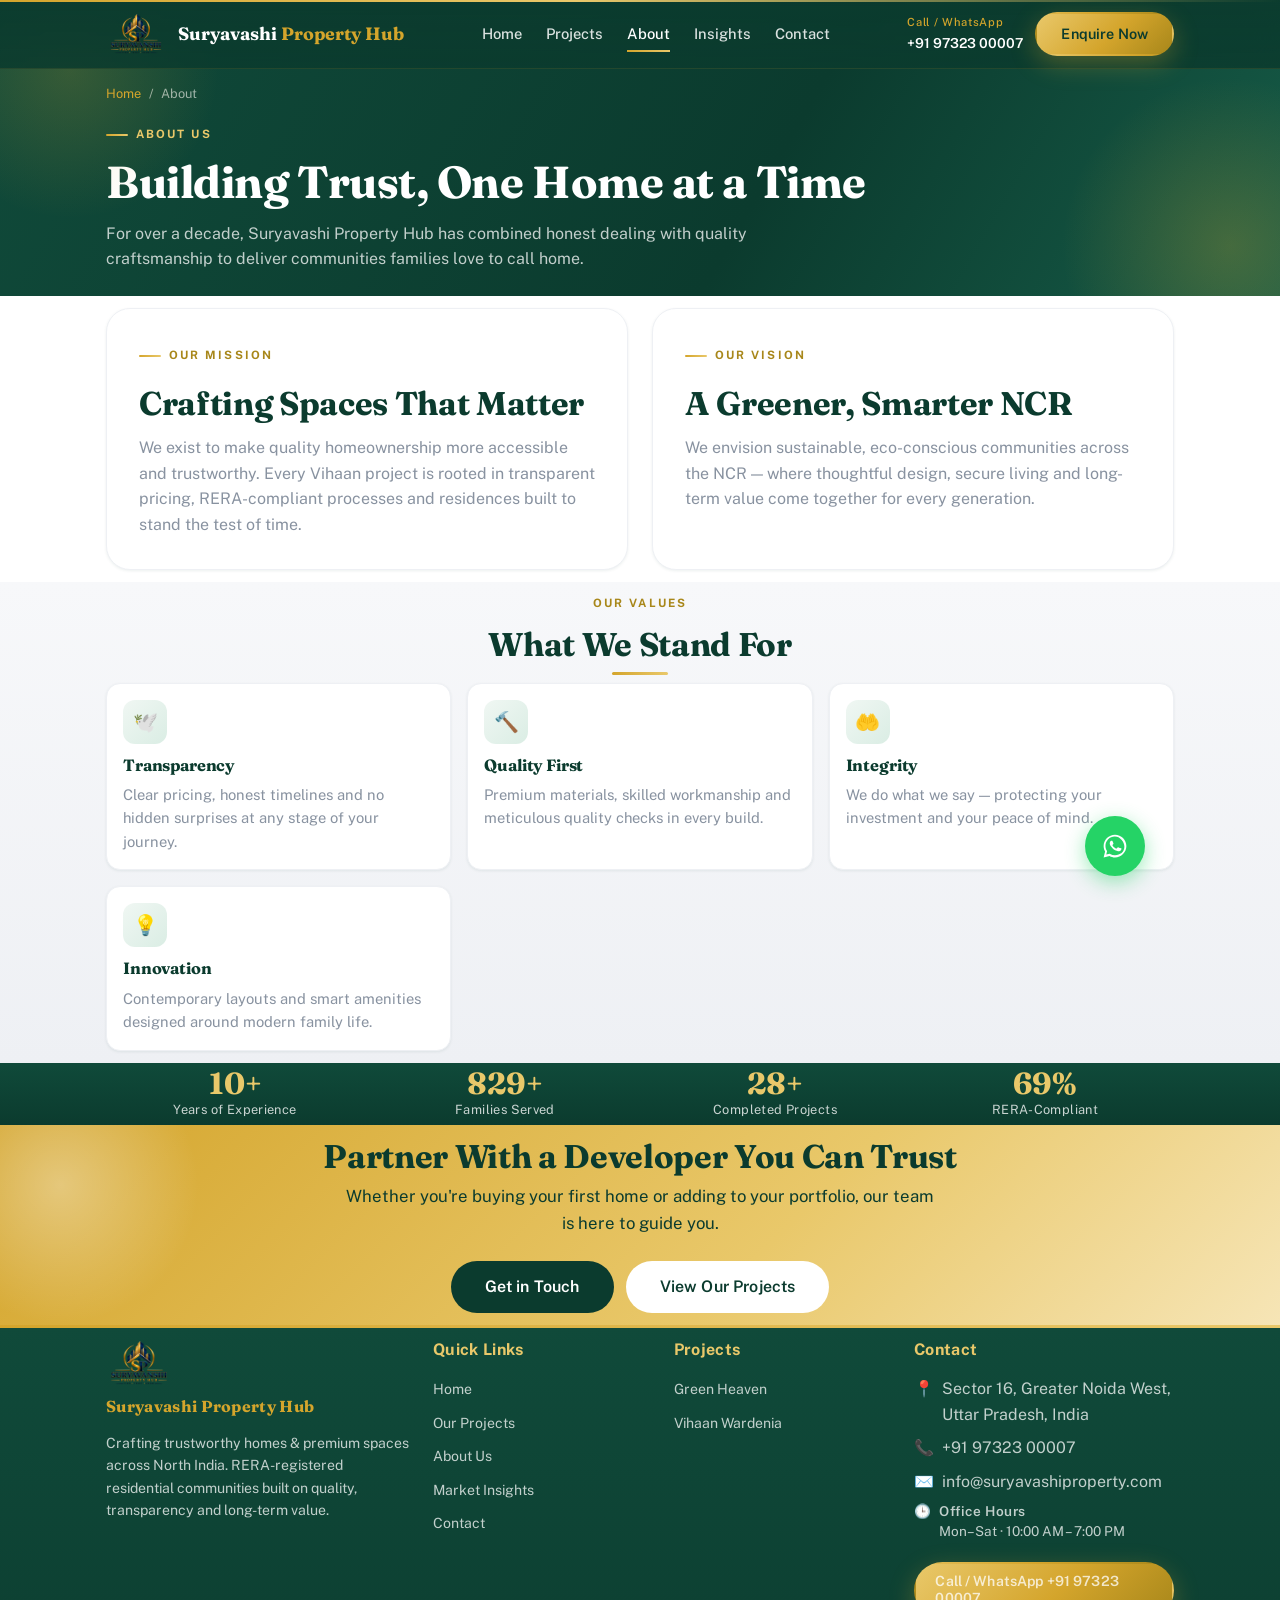
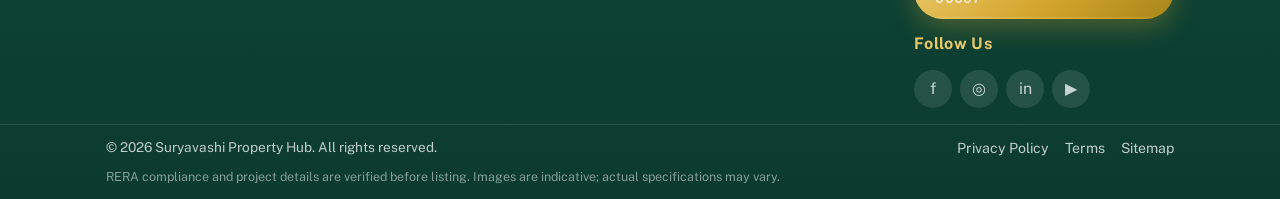
==== about/index.html @ db35e8a8 "Clean extensionless URLs + add Green Heaven videos & refreshed images (v=29)" ====
<!DOCTYPE html>
<html lang="en">
<head>
  <script>document.documentElement.classList.add("js");</script>
  <meta charset="UTF-8">
  <meta name="viewport" content="width=device-width, initial-scale=1.0">
  <title>About Suryavashi Property Hub — Trusted Real Estate Developer in NCR</title>
  <meta name="description" content="Learn about Suryavashi Property Hub, a buyer-first real estate developer crafting RERA-registered residential and commercial communities across Greater Noida West and NCR.">
  <link rel="preconnect" href="https://fonts.googleapis.com">
  <link rel="preconnect" href="https://fonts.gstatic.com" crossorigin>
  <link href="https://fonts.googleapis.com/css2?family=Fraunces:opsz,wght@9..144,500;9..144,600;9..144,700&family=Public+Sans:wght@400;500;600;700;800&display=swap" rel="stylesheet">
  <link rel="stylesheet" href="../css/style.css?v=29">
  <link rel="icon" type="image/png" href="../images/vihaan-logo.png?v=29">
</head>
<body>

  <header class="nav" id="nav">
    <div class="container nav-inner">
      <a href="../" class="nav-logo">
        <img src="../images/vihaan-logo.png?v=29" alt="Suryavashi Property Hub logo">
        <span class="logo-text">Suryavashi <span>Property Hub</span></span>
      </a>
      <nav class="nav-links">
        <a href="../">Home</a>
        <a href="../projects/">Projects</a>
        <a href="../about/" class="active">About</a>
        <a href="../blog/">Insights</a>
        <a href="../contact/">Contact</a>
      </nav>
      <div class="nav-cta">
        <a class="nav-tel" href="tel:+919732300007"><span>Call / WhatsApp</span>+91 97323 00007</a>
        <a class="btn btn-gold" href="../contact/">Enquire Now</a>
      </div>
      <button class="hamburger" aria-label="Open menu">☰</button>
    </div>
    <div class="mobile-menu container">
      <a href="../">Home</a>
      <a href="../projects/">Projects</a>
      <a href="../about/">About</a>
      <a href="../blog/">Insights</a>
      <a href="../contact/">Contact</a>
      <a class="btn btn-gold" href="../contact/">Enquire Now</a>
    </div>
  </header>

  <!-- Page hero -->
  <section class="page-hero">
    <div class="container">
      <div class="crumbs"><a href="../">Home</a> <span>/</span> <span>About</span></div>
      <span class="eyebrow">About Us</span>
      <h1>Building Trust, One Home at a Time</h1>
      <p style="color:rgba(255,255,255,0.75); max-width:680px; margin-top:var(--sp-3);">For over a decade, Suryavashi Property Hub has combined honest dealing with quality craftsmanship to deliver communities families love to call home.</p>
    </div>
  </section>

  <!-- Mission / vision -->
  <section>
    <div class="container">
      <div class="about-grid">
        <div class="about-block reveal">
          <span class="eyebrow">Our Mission</span>
          <h2>Crafting Spaces That Matter</h2>
          <p>We exist to make quality homeownership more accessible and trustworthy. Every Vihaan project is rooted in transparent pricing, RERA-compliant processes and residences built to stand the test of time.</p>
        </div>
        <div class="about-block reveal">
          <span class="eyebrow">Our Vision</span>
          <h2>A Greener, Smarter NCR</h2>
          <p>We envision sustainable, eco-conscious communities across the NCR — where thoughtful design, secure living and long-term value come together for every generation.</p>
        </div>
      </div>
    </div>
  </section>

  <!-- Values -->
  <section class="bg-grey">
    <div class="container">
      <div class="section-head">
        <span class="eyebrow">Our Values</span>
        <h2>What We Stand For</h2>
      </div>
      <div class="feature-grid">
        <div class="feature-card reveal">
          <div class="feature-icon">🕊️</div>
          <h4>Transparency</h4>
          <p>Clear pricing, honest timelines and no hidden surprises at any stage of your journey.</p>
        </div>
        <div class="feature-card reveal">
          <div class="feature-icon">🔨</div>
          <h4>Quality First</h4>
          <p>Premium materials, skilled workmanship and meticulous quality checks in every build.</p>
        </div>
        <div class="feature-card reveal">
          <div class="feature-icon">🤲</div>
          <h4>Integrity</h4>
          <p>We do what we say — protecting your investment and your peace of mind.</p>
        </div>
        <div class="feature-card reveal">
          <div class="feature-icon">💡</div>
          <h4>Innovation</h4>
          <p>Contemporary layouts and smart amenities designed around modern family life.</p>
        </div>
      </div>
    </div>
  </section>

  <!-- Stats -->
  <section class="stats">
    <div class="container">
      <div class="stats-grid">
        <div><div class="stat-num" data-count="15" data-suffix="+">0</div><div class="stat-label">Years of Experience</div></div>
        <div><div class="stat-num" data-count="1200" data-suffix="+">0</div><div class="stat-label">Families Served</div></div>
        <div><div class="stat-num" data-count="40" data-suffix="+">0</div><div class="stat-label">Completed Projects</div></div>
        <div><div class="stat-num" data-count="100" data-suffix="%">0</div><div class="stat-label">RERA-Compliant</div></div>
      </div>
    </div>
  </section>

  <!-- CTA -->
  <section class="cta-band">
    <div class="container">
      <h2>Partner With a Developer You Can Trust</h2>
      <p>Whether you're buying your first home or adding to your portfolio, our team is here to guide you.</p>
      <div class="cta-actions">
        <a class="btn btn-navy-cta btn-lg" href="../contact/">Get in Touch</a>
        <a class="btn btn-white-cta btn-lg" href="../projects/">View Our Projects</a>
      </div>
    </div>
  </section>

  <footer class="footer">
    <div class="container footer-grid">
      <div class="footer-about">
        <div class="footer-logo"><img src="../images/vihaan-logo.png?v=29" alt="Suryavashi Property Hub logo"></div>
        <h4 style="color:var(--gold); font-family:var(--font-serif);">Suryavashi Property Hub</h4>
        <p>Crafting trustworthy homes &amp; premium spaces across North India. RERA-registered residential communities built on quality, transparency and long-term value.</p>
      </div>
      <div>
        <h4>Quick Links</h4>
        <ul>
          <li><a href="../">Home</a></li>
          <li><a href="../projects/">Our Projects</a></li>
          <li><a href="../about/">About Us</a></li>
          <li><a href="../blog/">Market Insights</a></li>
          <li><a href="../contact/">Contact</a></li>
        </ul>
      </div>
      <div>
        <h4>Projects</h4>
        <ul>
          <li><a href="../project-detail/?id=green-heaven">Green Heaven</a></li>
          <li><a href="../project-detail/?id=vihaan-wardenia">Vihaan Wardenia</a></li>
        </ul>
      </div>
      <div>
        <h4>Contact</h4>
        <ul class="footer-contact">
          <li><span class="ic">📍</span> <span>Sector 16, Greater Noida West, Uttar Pradesh, India</span></li>
          <li><span class="ic">📞</span> <span>+91 97323 00007</span></li>
          <li><span class="ic">✉️</span> <span>info@suryavashiproperty.com</span></li>
          <li class="footer-hours"><span class="ic">🕒</span> <span><strong>Office Hours</strong>Mon–Sat · 10:00 AM – 7:00 PM</span></li>
        </ul>
        <a class="btn btn-gold ft-call" href="tel:+919732300007">Call / WhatsApp +91 97323 00007</a>
        <h4 class="footer-follow">Follow Us</h4>
        <div class="socials">
          <a href="#" aria-label="Facebook">f</a>
          <a href="#" aria-label="Instagram">◎</a>
          <a href="#" aria-label="LinkedIn">in</a>
          <a href="#" aria-label="YouTube">▶</a>
        </div>
      </div>
    </div>
    <div class="footer-bottom">
      <div class="container footer-bottom-inner">
        <span>© 2026 Suryavashi Property Hub. All rights reserved.</span>
        <div class="footer-bottom-links">
          <a href="#">Privacy Policy</a>
          <a href="#">Terms</a>
          <a href="#">Sitemap</a>
        </div>
      </div>
      <div class="container footer-rera">RERA compliance and project details are verified before listing. Images are indicative; actual specifications may vary.</div>
    </div>
  </footer>

  <script src="../js/data.js?v=29"></script>
  <script src="../js/main.js?v=29"></script>
</body>
</html>
---- css/style.css ----
/* ==========================================================================
   VIHAAN GROUP — Luxury Real Estate Website
   Design System: Gold #D4A52C / Deep Emerald #0B3B2E / White #FFFFFF
   ========================================================================== */

:root {
  /* Brand colors */
  --gold: #D4A52C;
  --gold-dark: #a8871a;
  --gold-light: #e9c86a;
  --gold-soft: #f6e5b6;
  --navy: #0B3B2E;
  --navy-800: #104A3A;
  --navy-700: #165B47;
  --navy-600: #1D6D55;
  --navy-100: #DAEDE4;
  --navy-50: #F0F7F3;
  --white: #FFFFFF;
  --grey-50: #f7f8fa;
  --grey-100: #eef0f4;
  --grey-200: #dde1e8;
  --grey-500: #8892a0;
  --grey-700: #46535f;
  --text: #19241F;

  /* Typography */
  --font-serif: "Fraunces", "Playfair Display", Georgia, serif;
  --font-sans: "Public Sans", -apple-system, BlinkMacSystemFont, "Segoe UI", sans-serif;

  /* Spacing */
  --sp-1: 0.25rem;
  --sp-2: 0.5rem;
  --sp-3: 0.75rem;
  --sp-4: 1rem;
  --sp-5: 1.5rem;
  --sp-6: 2rem;
  --sp-7: 3rem;
  --sp-8: 4rem;
  --sp-9: 6rem;

  /* Effects */
  --shadow-sm: 0 1px 3px rgba(11, 59, 46, 0.08);
  --shadow-md: 0 8px 28px rgba(11, 59, 46, 0.10);
  --shadow-lg: 0 18px 52px rgba(11, 59, 46, 0.16);
  --shadow-gold: 0 8px 26px rgba(212, 165, 44, 0.32);
  --radius: 14px;
  --radius-lg: 24px;
  --maxw: 1100px;

  --nav-h: 68px;
}

/* ============================ RESET ============================ */
*, *::before, *::after { box-sizing: border-box; margin: 0; padding: 0; }
html { scroll-behavior: smooth; -webkit-text-size-adjust: 100%; }body {
  font-family: var(--font-sans);
  color: var(--text);
  background: var(--white);
  line-height: 1.6;
  overflow-x: hidden;
}
img { max-width: 100%; display: block; }
a { color: inherit; text-decoration: none; }
ul { list-style: none; }
button { font-family: inherit; cursor: pointer; }

/* Page-load fade: soft cinematic entrance */
@keyframes pageFade { from { opacity: 0; } to { opacity: 1; } }
body { animation: pageFade 0.6s ease both; }
@media (prefers-reduced-motion: reduce) { body { animation: none; } }

.container { width: 100%; max-width: var(--maxw); margin-inline: auto; padding-inline: var(--sp-4); }
section { padding-block: var(--sp-3); }

h1, h2, h3, h4 {
  font-family: var(--font-serif);
  color: var(--navy);
  line-height: 1.18;
  font-weight: 700;
  letter-spacing: -0.01em;
}
h1 { font-size: clamp(1.9rem, 4.2vw, 2.8rem); }
h2 { font-size: clamp(1.45rem, 3vw, 2.05rem); }
h3 { font-size: 1.15rem; }
h4 { font-size: 1.02rem; }

.eyebrow {
  display: inline-block;
  color: var(--gold-dark);
  font-size: 0.72rem;
  font-weight: 700;
  letter-spacing: 0.18em;
  text-transform: uppercase;
  margin-bottom: var(--sp-3);
  position: relative;
}
.eyebrow::before {
  content: "";
  display: inline-block;
  width: 22px; height: 2px;
  background: linear-gradient(90deg, var(--gold), var(--gold-light));
  margin-right: 8px; vertical-align: middle;
  border-radius: 2px;
}
.section-head { text-align: center; max-width: 720px; margin: 0 auto var(--sp-2); }
.section-head .eyebrow { display: block; padding: 0; }
.section-head .eyebrow::before { display: none; }
.section-head h2 { position: relative; display: block; }
.section-head h2::after {
  content: "";
  display: block; width: 56px; height: 3px; margin: 8px auto 0;
  background: linear-gradient(90deg, var(--gold), var(--gold-light));
  border-radius: 3px;
}
.section-head p { color: var(--grey-500); margin-top: var(--sp-2); font-size: 0.98rem; }

/* ============================ BUTTONS ============================ */
.btn {
  display: inline-flex;
  align-items: center;
  justify-content: center;
  gap: var(--sp-2);
  padding: 0.7rem 1.5rem;
  border-radius: 999px;
  font-weight: 600;
  font-size: 0.9rem;
  border: 2px solid transparent;
  transition: all 0.3s cubic-bezier(0.22, 1, 0.36, 1);
  line-height: 1.2;
  letter-spacing: 0.01em;
}
.btn-gold {
  background: linear-gradient(135deg, var(--gold-light) 0%, var(--gold) 55%, var(--gold-dark) 100%);
  color: var(--navy);
  box-shadow: var(--shadow-gold);
}
.btn-gold:hover { filter: brightness(1.04); transform: translateY(-2px); box-shadow: 0 12px 30px rgba(212, 165, 44, 0.42); }
.btn-navy { background: var(--navy); color: var(--white); }
.btn-navy:hover { background: var(--navy-700); transform: translateY(-2px); }
.btn-outline { background: transparent; color: var(--navy); border-color: var(--navy); }
.btn-outline:hover { background: var(--navy); color: var(--white); }
.btn-outline-light { background: transparent; color: var(--white); border-color: rgba(255,255,255,0.6); }
.btn-outline-light:hover { background: var(--white); color: var(--navy); }
.btn-lg { padding: 0.9rem 2rem; font-size: 1rem; }

/* ============================ NAVBAR ============================ */
.nav {
  position: fixed;
  top: 0; left: 0; right: 0;
  z-index: 100;
  background: linear-gradient(180deg, rgba(11, 59, 46, 0.94) 0%, rgba(11, 59, 46, 0.88) 100%);
  backdrop-filter: blur(12px);
  border-bottom: 1px solid rgba(212, 165, 44, 0.12);
  transition: box-shadow 0.3s, background 0.3s;
}
.nav.scrolled { box-shadow: var(--shadow-md); background: rgba(11, 59, 46, 0.97); border-bottom-color: rgba(212, 165, 44, 0.25); }
.nav::before {
  content: ""; position: absolute; top: 0; left: 0; right: 0; height: 2px; z-index: 1;
  background: linear-gradient(90deg, var(--gold) 0%, var(--gold-light) 45%, rgba(212, 165, 44, 0) 100%);
}
.nav.scrolled .nav-inner { height: 60px; }
.nav.scrolled .nav-logo img { height: 33px; }
.nav-inner {
  height: var(--nav-h);
  display: flex;
  align-items: center;
  justify-content: space-between;
  gap: var(--sp-4);
  transition: height 0.3s ease;
}
.nav-logo { display: flex; align-items: center; gap: var(--sp-3); }
.nav-logo img { height: 40px; width: auto; transition: height 0.3s ease; }
.nav-logo .logo-text { color: var(--white); font-family: var(--font-serif); font-size: 1.12rem; font-weight: 700; }
.nav-logo .logo-text span { color: var(--gold); }

.nav-links { display: flex; align-items: center; gap: var(--sp-5); }
.nav-links a { color: rgba(255,255,255,0.85); font-weight: 500; font-size: 0.92rem; position: relative; padding-block: 4px; }
.nav-links a::after {
  content: ""; position: absolute; left: 0; bottom: -2px; width: 0; height: 2px;
  background: linear-gradient(90deg, var(--gold), var(--gold-light)); transition: width 0.25s ease;
}
.nav-links a:hover, .nav-links a.active { color: var(--white); }
.nav-links a:hover::after, .nav-links a.active::after { width: 100%; }
.nav-cta { display: flex; align-items: center; gap: var(--sp-3); }
.nav-tel { color: var(--white); font-weight: 600; font-size: 0.86rem; }
.nav-tel span { display: block; font-size: 0.7rem; color: var(--gold); font-weight: 500; letter-spacing: 0.06em; }

.hamburger { display: none; background: none; border: none; color: var(--white); font-size: 1.6rem; line-height: 1; }
.mobile-menu {
  display: none; flex-direction: column; gap: var(--sp-2);
  background: var(--navy); padding: var(--sp-4); border-top: 1px solid rgba(255,255,255,0.1);
}
.mobile-menu a { color: var(--white); padding-block: var(--sp-3); border-bottom: 1px solid rgba(255,255,255,0.08); }
.mobile-menu.open { display: flex; animation: menuSlide 0.32s cubic-bezier(0.22, 1, 0.36, 1) both; }
@keyframes menuSlide { from { opacity: 0; transform: translateY(-10px); } to { opacity: 1; transform: none; } }

/* ============================ HERO ============================ */
.hero {
  position: relative;
  min-height: 58vh;
  display: flex;
  align-items: center;
  padding-block: calc(var(--nav-h) + var(--sp-2)) var(--sp-2);
  overflow: hidden;
  color: var(--white);
}
.hero-media { position: absolute; inset: 0; z-index: 0; }
.hero-media img, .hero-media video {
  width: 100%; height: 100%; object-fit: cover;
  animation: kenBurns 26s ease-in-out infinite alternate;
  filter: brightness(0.66) saturate(1.1) contrast(1.04);
  will-change: transform, filter;
}
@keyframes kenBurns {
  from { transform: scale(1.02) translate(0, 0); }
  to   { transform: scale(1.12) translate(1.5%, -1.5%); }
}
@media (prefers-reduced-motion: reduce) {
  .hero-media img, .hero-media video { animation: none; }
}
.hero-overlay { position: absolute; inset: 0; background: linear-gradient(112deg, rgba(11,59,46,0.78) 5%, rgba(11,59,46,0.48) 48%, rgba(11,59,46,0.16) 100%); z-index: 1; }
.hero-content { position: relative; z-index: 2; max-width: 600px; margin-inline: 0; }
.hero .eyebrow { color: var(--gold-light); margin-bottom: var(--sp-2); }
.hero h1 { color: var(--white); margin-bottom: var(--sp-2); font-size: clamp(1.9rem, 4.2vw, 2.85rem); font-weight: 600; letter-spacing: -0.01em; line-height: 1.12; }
.hero h1 .gold { color: var(--gold); font-style: italic; }

/* CDANA-style masked word reveal for the hero headline */
.hero h1 .w { display: inline-block; overflow: hidden; vertical-align: top; padding-bottom: 0.12em; margin-bottom: -0.12em; margin-right: 0.22em; }
.js .hero h1 .wi { display: inline-block; transform: translateY(115%); }
.js .hero-content.hero-in h1 .wi { animation: heroWordUp 0.7s cubic-bezier(0.22, 1, 0.36, 1) both; }
@keyframes heroWordUp { to { transform: none; } }
@media (prefers-reduced-motion: reduce) { .js .hero h1 .wi { transform: none; animation: none; } }
.hero p { color: rgba(255,255,255,0.88); font-size: 1rem; max-width: 520px; margin-bottom: var(--sp-3); }
.hero-badges { display: flex; flex-wrap: wrap; gap: var(--sp-2); margin-bottom: var(--sp-3); }
.hero-badge {
  display: inline-flex; align-items: center; gap: var(--sp-2);
  background: rgba(255,255,255,0.12); border: 1px solid rgba(255,255,255,0.2);
  padding: 0.35rem 0.8rem; border-radius: 999px; font-size: 0.78rem; font-weight: 500;
}
.hero-actions { display: flex; flex-wrap: wrap; gap: var(--sp-2); }

/* ============================ STATS ============================ */
.stats { background: linear-gradient(180deg, var(--navy-800) 0%, var(--navy) 100%); color: var(--white); padding-block: var(--sp-1); }
.stats-grid { display: grid; grid-template-columns: repeat(4, 1fr); gap: var(--sp-3); text-align: center; }
.stat-num { font-family: var(--font-serif); font-size: clamp(1.45rem, 2.6vw, 1.9rem); color: var(--gold-light); font-weight: 700; line-height: 1.1; }
.stat-label { color: rgba(255,255,255,0.78); margin-top: 0; font-size: 0.8rem; letter-spacing: 0.03em; }

/* ============================ TRUST TICKER ============================ */
.trust-ticker {
  background: linear-gradient(180deg, var(--navy) 0%, var(--navy-800) 100%);
  border-block: 1px solid rgba(212, 165, 44, 0.28);
  overflow: hidden;
}
.tt-strip { display: flex; align-items: stretch; height: 46px; }
.tt-label {
  display: inline-flex; align-items: center; gap: 6px;
  background: linear-gradient(135deg, var(--gold-light), var(--gold));
  color: var(--navy); font-size: 0.72rem; font-weight: 800;
  letter-spacing: 0.13em; padding: 0 1.1rem; white-space: nowrap; flex: none;
}
.tt-viewport { flex: 1; overflow: hidden; display: flex; align-items: center; }
.tt-track { display: inline-flex; width: max-content; animation: ttScroll 30s linear infinite; will-change: transform; }
.tt-group { display: inline-flex; }
@keyframes ttScroll { from { transform: translateX(0); } to { transform: translateX(-50%); } }
.trust-ticker:hover .tt-track { animation-play-state: paused; }
.tt-item {
  display: inline-flex; align-items: center; gap: 8px;
  color: rgba(255,255,255,0.9); font-size: 0.8rem; font-weight: 600;
  letter-spacing: 0.05em; text-transform: uppercase;
  padding: 0 1.6rem; white-space: nowrap; position: relative;
}
.tt-item::after {
  content: "◆"; position: absolute; right: 0.3em; color: var(--gold); font-size: 0.5rem;
}
.tt-ic { color: var(--gold); font-weight: 800; }
@media (max-width: 560px) {
  .tt-label { padding: 0 0.8rem; font-size: 0.66rem; }
  .tt-item { padding: 0 1.05rem; font-size: 0.74rem; }
}
@media (prefers-reduced-motion: reduce) {
  .trust-ticker .tt-track { animation: none; }
}

/* ============================ CARDS / PROJECT ============================ */
.proj-grid { display: grid; grid-template-columns: repeat(auto-fill, minmax(280px, 1fr)); gap: var(--sp-5); }
.proj-card {
  background: var(--white); border-radius: var(--radius-lg); overflow: hidden;
  box-shadow: var(--shadow-sm); border: 1px solid var(--grey-100);
  transition: transform 0.4s cubic-bezier(0.22, 1, 0.36, 1), box-shadow 0.4s cubic-bezier(0.22, 1, 0.36, 1), border-color 0.4s ease;
  display: flex; flex-direction: column; position: relative;
}
.proj-card::before {
  content: ""; position: absolute; top: 0; left: 0; right: 0; height: 3px; z-index: 2;
  background: linear-gradient(90deg, var(--gold), var(--gold-light));
  opacity: 0; transition: opacity 0.35s ease; transform: scaleX(0); transform-origin: left;
}
.proj-card:hover::before { opacity: 1; transform: scaleX(1); }
.proj-card:hover { transform: translateY(-10px); box-shadow: var(--shadow-lg); border-color: rgba(212, 165, 44, 0.35); }
.proj-media { position: relative; aspect-ratio: 16 / 11; overflow: hidden; }
.proj-media img { width: 100%; height: 100%; object-fit: cover; transition: transform 0.55s cubic-bezier(0.22, 1, 0.36, 1), filter 0.4s ease; }
.proj-card:hover .proj-media img { transform: scale(1.07); filter: brightness(0.84) saturate(1.05); }
.proj-media::after {
  content: ""; position: absolute; inset: 0;
  background: linear-gradient(to top, rgba(11,59,46,0.30), transparent 45%);
  opacity: 0; transition: opacity 0.3s ease;
}
.proj-card:hover .proj-media::after { opacity: 1; }
.proj-tag {
  position: absolute; top: var(--sp-3); left: var(--sp-3);
  background: linear-gradient(135deg, var(--gold-light), var(--gold)); color: var(--navy); font-size: 0.72rem; font-weight: 700;
  padding: 0.32rem 0.75rem; border-radius: 999px; letter-spacing: 0.05em; box-shadow: 0 3px 10px rgba(11,59,46,0.18);
}
.proj-tag.tag-navy { background: linear-gradient(135deg, var(--navy-700), var(--navy)); color: var(--white); }
.proj-body { padding: var(--sp-4); display: flex; flex-direction: column; flex: 1; }
.proj-loc { color: var(--grey-500); font-size: 0.8rem; margin-bottom: var(--sp-2); }
.proj-body h3 { margin-bottom: var(--sp-3); }
.proj-config { display: flex; flex-wrap: wrap; gap: var(--sp-2); margin-bottom: var(--sp-3); }
.chip { background: var(--grey-50); border: 1px solid var(--grey-100); border-radius: 999px; padding: 0.22rem 0.6rem; font-size: 0.75rem; color: var(--grey-700); }
.proj-foot { margin-top: auto; display: flex; align-items: center; justify-content: space-between; border-top: 1px solid var(--grey-100); padding-top: var(--sp-3); }
.proj-price { font-family: var(--font-serif); color: var(--navy); font-weight: 700; font-size: 1.05rem; }
.proj-price small { display: block; font-family: var(--font-sans); font-size: 0.75rem; color: var(--grey-500); font-weight: 500; }
.proj-price-call {
  display: inline-flex; align-items: center; gap: 6px;
  font-family: var(--font-sans); font-size: 0.92rem; font-weight: 700;
  color: var(--gold-dark); background: rgba(212, 165, 44, 0.12);
  border: 1px solid rgba(212, 165, 44, 0.35); border-radius: 999px;
  padding: 0.35rem 0.9rem; transition: background 0.25s, border-color 0.25s, color 0.25s;
}
.proj-price-call:hover { background: var(--gold); color: var(--navy); border-color: var(--gold); }
.proj-price-call .pd-ic { font-size: 0.9rem; min-width: auto; }
.link-arrow {
  display: inline-block; color: var(--gold); font-weight: 600; font-size: 0.9rem;
  transition: transform 0.3s cubic-bezier(0.22, 1, 0.36, 1), color 0.25s ease;
}
.link-arrow:hover { color: var(--gold-dark); }
.proj-card:hover .link-arrow, .blog-card:hover .link-arrow { transform: translateX(4px); }

/* Project card details row */
.proj-details {
  margin-bottom: var(--sp-3);
  padding-bottom: var(--sp-3);
  border-bottom: 1px dashed var(--grey-200);
  display: flex; flex-direction: column; gap: 6px;
}
.pd-item { display: flex; align-items: center; gap: var(--sp-2); font-size: 0.78rem; color: var(--grey-700); }
.pd-item .pd-ic { color: var(--gold); font-size: 0.9rem; min-width: 18px; text-align: center; }

/* ============================ FEATURES ============================ */
.features { background: var(--grey-50); }

/* Featured projects: tighten gap below the grid/button */
.section-featured { padding-block: var(--sp-3); }
.section-featured .mt-3 { margin-top: var(--sp-2); }

/* Compact project cards in the featured/home section */
.section-featured .proj-grid { gap: var(--sp-4); }
.section-featured .proj-card .proj-body { padding: var(--sp-3) var(--sp-4); }
.section-featured .proj-card .proj-body h3 { margin-bottom: var(--sp-1); font-size: 1.05rem; }
.section-featured .proj-config { margin-bottom: var(--sp-1); gap: var(--sp-1); }
.section-featured .proj-foot { padding-top: var(--sp-2); }
.section-featured .proj-loc { font-size: 0.8rem; margin-bottom: var(--sp-1); }
.section-featured .proj-details { gap: 3px; margin-bottom: var(--sp-1); padding-bottom: var(--sp-2); }
.section-featured .pd-item { font-size: 0.78rem; }
.section-featured .section-head { margin-bottom: var(--sp-4); }
.section-featured .section-head p { margin-top: var(--sp-2); }
.feature-grid { display: grid; grid-template-columns: repeat(auto-fill, minmax(280px, 1fr)); gap: var(--sp-4); }
.feature-card {
  background: var(--white); padding: var(--sp-4); border-radius: var(--radius);
  border: 1px solid var(--grey-100); box-shadow: var(--shadow-sm); position: relative;
  transition: transform 0.35s cubic-bezier(0.22, 1, 0.36, 1), box-shadow 0.35s cubic-bezier(0.22, 1, 0.36, 1);
}
.feature-card::before {
  content: ""; position: absolute; top: 0; left: 0; right: 0; height: 3px; z-index: 2;
  background: linear-gradient(90deg, var(--gold), var(--gold-light));
  opacity: 0; transform: scaleX(0); transform-origin: left; transition: opacity 0.35s ease, transform 0.4s cubic-bezier(0.22, 1, 0.36, 1);
}
.feature-card:hover::before { opacity: 1; transform: scaleX(1); }
.feature-card:hover { transform: translateY(-6px); box-shadow: var(--shadow-md); border-color: rgba(212, 165, 44, 0.3); }
.feature-icon {
  width: 44px; height: 44px; border-radius: 12px; display: flex; align-items: center; justify-content: center;
  background: linear-gradient(135deg, var(--navy-50), var(--navy-100)); color: var(--gold-dark); font-size: 1.25rem; margin-bottom: var(--sp-3);
  transition: transform 0.3s cubic-bezier(0.22, 1, 0.36, 1), background 0.3s ease;
}
.feature-card:hover .feature-icon { transform: translateY(-3px) scale(1.06); background: linear-gradient(135deg, var(--navy-100), var(--navy-200)); }
.feature-card h4 { margin-bottom: var(--sp-2); }
.feature-card p { color: var(--grey-500); font-size: 0.92rem; }

/* ============================ AMENITIES ============================ */
.amenity-grid { display: grid; grid-template-columns: repeat(auto-fit, minmax(150px, 1fr)); gap: var(--sp-4); }
.amenity {
  text-align: center; padding: var(--sp-4) var(--sp-3); background: var(--white);
  border: 1px solid var(--grey-100); border-radius: var(--radius);
  transition: border-color 0.3s ease, transform 0.35s cubic-bezier(0.22, 1, 0.36, 1), box-shadow 0.35s cubic-bezier(0.22, 1, 0.36, 1);
}
.amenity:hover { border-color: var(--gold); transform: translateY(-5px); box-shadow: var(--shadow-md); }
.amenity .ic { display: inline-block; font-size: 1.6rem; color: var(--gold); margin-bottom: var(--sp-2); transition: transform 0.3s cubic-bezier(0.22, 1, 0.36, 1); }
.amenity:hover .ic { transform: translateY(-3px) scale(1.12); }
.amenity span { font-size: 0.85rem; font-weight: 600; color: var(--navy); }

/* Amenity gallery */
.amenity-gallery { display: grid; grid-template-columns: repeat(auto-fill, minmax(240px, 1fr)); gap: var(--sp-4); }
.amenity-fig {
  margin: 0; border-radius: var(--radius); overflow: hidden; border: 1px solid var(--grey-100);
  box-shadow: var(--shadow-sm); background: var(--white);
}
.amenity-fig img { width: 100%; aspect-ratio: 4/3; object-fit: cover; cursor: zoom-in; transition: transform 0.4s ease; }
.amenity-fig:hover img { transform: scale(1.04); }
.amenity-fig figcaption { padding: var(--sp-3); font-size: 0.88rem; font-weight: 600; color: var(--navy); text-align: center; }

/* ============================ TESTIMONIALS ============================ */
.testimonials { background: linear-gradient(180deg, var(--navy) 0%, var(--navy-800) 100%); color: var(--white); }
.testimonials .section-head h2 { color: var(--white); }
.testimonials .section-head h2::after { background: linear-gradient(90deg, var(--gold-light), var(--gold)); }
.testimonials .section-head p { color: rgba(255,255,255,0.7); }
.t-track { overflow: hidden; }
.t-slide { display: flex; transition: transform 0.6s cubic-bezier(0.22, 1, 0.36, 1); }
.t-card {
  min-width: 100%; padding: var(--sp-4);
}
.t-inner {
  max-width: 760px; margin: 0 auto; text-align: center; padding: var(--sp-4);
  background: rgba(255,255,255,0.06); border: 1px solid rgba(212, 165, 44, 0.25);
  border-radius: var(--radius-lg); position: relative;
}
.t-inner::before {
  content: "“"; position: absolute; top: 6px; left: 26px;
  font-family: var(--font-serif); font-size: 4rem; color: var(--gold); opacity: 0.35; line-height: 1;
}
.t-stars { color: var(--gold); font-size: 1rem; margin-bottom: var(--sp-3); letter-spacing: 3px; }
.t-inner blockquote { font-size: 1.03rem; font-style: italic; color: rgba(255,255,255,0.92); margin-bottom: var(--sp-4); line-height: 1.6; }
.t-author { font-family: var(--font-serif); color: var(--gold-light); font-weight: 600; }
.t-role { font-size: 0.82rem; color: rgba(255,255,255,0.6); }
.t-nav { display: flex; justify-content: center; gap: var(--sp-2); margin-top: var(--sp-4); }
.t-dot { width: 10px; height: 10px; border-radius: 50%; border: none; background: rgba(255,255,255,0.3); transition: background 0.25s, transform 0.25s; }
.t-dot.active { background: var(--gold); transform: scale(1.25); }

/* ============================ CTA BAND ============================ */
.cta-band { background: linear-gradient(135deg, var(--gold) 0%, var(--gold-light) 60%, var(--gold-soft) 100%); color: var(--navy); text-align: center; position: relative; overflow: hidden; }
.cta-band::before {
  content: ""; position: absolute; left: -80px; top: -80px; width: 280px; height: 280px;
  background: radial-gradient(circle, rgba(255,255,255,0.35), transparent 70%); border-radius: 50%;
}
.cta-band .container { position: relative; }
.cta-band h2 { color: var(--navy); }
.cta-band p { max-width: 600px; margin: var(--sp-2) auto var(--sp-5); font-size: 1.05rem; }
.cta-actions { display: flex; justify-content: center; gap: var(--sp-3); flex-wrap: wrap; }
.btn-navy-cta { background: var(--navy); color: var(--white); }
.btn-navy-cta:hover { background: var(--navy-800); transform: translateY(-2px); box-shadow: var(--shadow-md); }
.btn-white-cta { background: var(--white); color: var(--navy); }
.btn-white-cta:hover { background: var(--grey-50); transform: translateY(-2px); box-shadow: var(--shadow-md); }

/* ============================ FOOTER ============================ */
.footer { position: relative; background: linear-gradient(180deg, var(--navy-800) 0%, var(--navy) 100%); color: rgba(255,255,255,0.75); }
.footer::before { content: ""; position: absolute; top: 0; left: 0; right: 0; height: 3px; z-index: 1; background: linear-gradient(90deg, var(--gold), var(--gold-light)); }
.footer-grid { display: grid; grid-template-columns: 1.4fr 1fr 1fr 1.2fr; gap: var(--sp-5); padding-block: var(--sp-4); }
.footer h4 { color: var(--gold-light); margin-bottom: var(--sp-4); font-family: var(--font-sans); font-size: 1rem; letter-spacing: 0.02em; }
.footer a { color: rgba(255,255,255,0.75); font-size: 0.88rem; }
.footer a:hover { color: var(--gold-light); }
.footer ul li { margin-bottom: var(--sp-2); }
.footer-about p { font-size: 0.88rem; margin-top: var(--sp-3); }
.footer-logo img { height: 44px; margin-bottom: var(--sp-3); }
.footer-contact li { display: flex; gap: var(--sp-2); align-items: flex-start; margin-bottom: var(--sp-3); }
.footer-contact .ic { color: var(--gold); }
.socials { display: flex; gap: var(--sp-2); margin-top: var(--sp-4); }
.socials a {
  width: 38px; height: 38px; border-radius: 50%; display: flex; align-items: center; justify-content: center;
  background: rgba(255,255,255,0.1); font-size: 1rem; transition: background 0.25s, color 0.25s;
}
.socials a:hover { background: var(--gold); color: var(--navy); }
.footer-bottom { border-top: 1px solid rgba(255,255,255,0.12); padding-block: var(--sp-3); }
.footer-bottom-inner { display: flex; justify-content: space-between; align-items: center; gap: var(--sp-3); flex-wrap: wrap; font-size: 0.85rem; }
.footer-bottom-links { display: flex; gap: var(--sp-4); }
.footer-rera { margin-top: var(--sp-2); font-size: 0.78rem; color: rgba(255,255,255,0.5); }
.footer-hours { font-size: 0.85rem; line-height: 1.45; }
.footer-hours strong { display: block; font-weight: 600; letter-spacing: 0.04em; }
.ft-call { margin-top: var(--sp-3); padding: 0.6rem 1.2rem; font-size: 0.85rem; color: var(--navy); }
.ft-call:hover { color: var(--navy); }
.footer-follow { margin-top: var(--sp-4); }

/* ============================ PAGE HERO (inner pages) ============================ */
.page-hero {
  background: linear-gradient(120deg, var(--navy-800) 0%, var(--navy) 60%, var(--navy-700) 100%);
  color: var(--white);
  padding: calc(var(--nav-h) + var(--sp-4)) 0 var(--sp-5);
  position: relative; overflow: hidden;
}
.page-hero::before {
  content: ""; position: absolute; left: -80px; top: -80px; width: 300px; height: 300px;
  background: radial-gradient(circle, rgba(212,165,44,0.20), transparent 70%); border-radius: 50%;
}
.page-hero::after {
  content: ""; position: absolute; right: -120px; bottom: -120px; width: 340px; height: 340px;
  background: radial-gradient(circle, rgba(212,165,44,0.25), transparent 70%); border-radius: 50%;
}
.page-hero h1 { color: var(--white); }
.page-hero .eyebrow { color: var(--gold-light); }
.crumbs { display: flex; gap: var(--sp-2); font-size: 0.8rem; color: rgba(255,255,255,0.6); margin-bottom: var(--sp-4); }
.crumbs a { color: var(--gold); }

/* ============================ PROJECT DETAIL ============================ */
.pd-gallery { display: grid; grid-template-columns: 2fr 1fr; gap: var(--sp-3); }
.pd-main { grid-row: span 2; border-radius: var(--radius); overflow: hidden; cursor: zoom-in; }
.pd-main img { width: 100%; height: 100%; object-fit: cover; min-height: 360px; }
.pd-thumbs { display: grid; grid-template-columns: 1fr 1fr; gap: var(--sp-3); }
.pd-thumb { border-radius: var(--radius); overflow: hidden; cursor: pointer; position: relative; aspect-ratio: 4/3; }
.pd-thumb img { width: 100%; height: 100%; object-fit: cover; transition: transform 0.3s; }
.pd-thumb:hover img { transform: scale(1.05); }
.pd-thumb.video::after { content: "▶"; position: absolute; inset: 0; display: flex; align-items: center; justify-content: center; color: var(--white); font-size: 1.6rem; background: rgba(11,59,46,0.3); }

.pd-layout { display: grid; grid-template-columns: 1fr 380px; gap: var(--sp-4); margin-top: var(--sp-4); }
.pd-info h2 { margin-bottom: var(--sp-4); }
.pd-info p { color: var(--grey-500); margin-bottom: var(--sp-4); }
.pd-facts { display: grid; grid-template-columns: repeat(auto-fit, minmax(150px,1fr)); gap: var(--sp-3); margin: var(--sp-4) 0; }
.fact { background: var(--grey-50); border: 1px solid var(--grey-100); border-radius: var(--radius); padding: var(--sp-4); border-left: 3px solid var(--gold); transition: transform 0.2s, box-shadow 0.2s; }
.fact:hover { transform: translateY(-2px); box-shadow: var(--shadow-sm); }
.fact .k { font-size: 0.75rem; color: var(--grey-500); letter-spacing: 0.05em; text-transform: uppercase; }
.fact .v { font-family: var(--font-serif); color: var(--navy); font-weight: 700; font-size: 1rem; margin-top: var(--sp-1); }

.sidebar { position: sticky; top: calc(var(--nav-h) + var(--sp-4)); align-self: start; }
.enq-card {
  background: linear-gradient(180deg, var(--navy-800) 0%, var(--navy) 100%);
  color: var(--white); padding: var(--sp-4); border-radius: var(--radius-lg);
  box-shadow: var(--shadow-lg); border-top: 4px solid var(--gold); position: relative;
}
.enq-card h3 { color: var(--white); margin-bottom: var(--sp-4); }
.enq-card label { display: block; font-size: 0.82rem; color: rgba(255,255,255,0.7); margin: var(--sp-3) 0 var(--sp-1); }
.enq-card input, .enq-card select, .enq-card textarea {
  width: 100%; padding: 0.7rem 0.9rem; border-radius: 8px; border: 1px solid rgba(255,255,255,0.22);
  background: rgba(255,255,255,0.08); color: var(--white); font-family: inherit; outline: none;
  transition: border-color 0.2s, background 0.2s;
}
.enq-card input:focus, .enq-card select:focus, .enq-card textarea:focus { border-color: var(--gold); background: rgba(255,255,255,0.12); }
.enq-card textarea { resize: vertical; min-height: 70px; }
.enq-card select option { color: var(--navy); }
.enq-card .btn { width: 100%; margin-top: var(--sp-4); }

/* ============================ CONTACT ============================ */
.contact-layout { display: grid; grid-template-columns: 1fr 1.2fr; gap: var(--sp-4); }
.contact-info-card { background: var(--navy); color: var(--white); padding: var(--sp-5); border-radius: var(--radius-lg); }
.contact-info-card h3 { color: var(--white); margin-bottom: var(--sp-5); }
.ci-row { display: flex; gap: var(--sp-3); margin-bottom: var(--sp-5); align-items: flex-start; }
.ci-ic { color: var(--gold); font-size: 1.3rem; min-width: 32px; }
.ci-row h4 { color: var(--white); font-family: var(--font-sans); font-size: 0.95rem; }
.ci-row span { font-size: 0.9rem; color: rgba(255,255,255,0.75); }
.contact-form-card { background: var(--white); border: 1px solid var(--grey-100); border-radius: var(--radius-lg); padding: var(--sp-5); box-shadow: var(--shadow-md); }
.form-grid { display: grid; grid-template-columns: 1fr 1fr; gap: var(--sp-4); }
.contact-form-card label { display: block; font-size: 0.85rem; color: var(--grey-700); margin-bottom: var(--sp-1); }
.contact-form-card input, .contact-form-card select, .contact-form-card textarea {
  width: 100%; padding: 0.75rem 0.9rem; border: 1px solid var(--grey-200); border-radius: 8px; font-family: inherit;
  font-size: 0.95rem; outline: none; transition: border-color 0.2s;
}
.contact-form-card input:focus, .contact-form-card select:focus, .contact-form-card textarea:focus { border-color: var(--gold); }
.contact-form-card .full { grid-column: 1 / -1; }
.contact-form-card textarea { resize: vertical; min-height: 120px; }
.form-msg { display: none; margin-top: var(--sp-4); padding: var(--sp-3); border-radius: 8px; font-size: 0.92rem; }
.form-msg.ok { display: block; background: #e8f7ee; color: #1a7f45; border: 1px solid #b8e6c9; }
.form-msg.err { display: block; background: #fdecec; color: #c22; border: 1px solid #f2b8b8; }

/* ============================ BLOG ============================ */
.blog-grid { display: grid; grid-template-columns: repeat(auto-fill, minmax(280px, 1fr)); gap: var(--sp-5); }
.blog-card { background: var(--white); border: 1px solid var(--grey-100); border-radius: var(--radius-lg); overflow: hidden; box-shadow: var(--shadow-sm); position: relative; transition: transform 0.4s cubic-bezier(0.22, 1, 0.36, 1), box-shadow 0.4s cubic-bezier(0.22, 1, 0.36, 1); }
.blog-card::before {
  content: ""; position: absolute; top: 0; left: 0; right: 0; height: 3px; z-index: 3;
  background: linear-gradient(90deg, var(--gold), var(--gold-light));
  opacity: 0; transform: scaleX(0); transform-origin: left; transition: opacity 0.35s ease, transform 0.4s cubic-bezier(0.22, 1, 0.36, 1);
}
.blog-card:hover::before { opacity: 1; transform: scaleX(1); }
.blog-card:hover { transform: translateY(-8px); box-shadow: var(--shadow-lg); border-color: rgba(212, 165, 44, 0.35); }
.blog-media { aspect-ratio: 16/9; overflow: hidden; position: relative; }
.blog-media img { width: 100%; height: 100%; object-fit: cover; transition: transform 0.55s cubic-bezier(0.22, 1, 0.36, 1), filter 0.4s ease; }
.blog-card:hover .blog-media img { transform: scale(1.07); filter: brightness(0.84) saturate(1.05); }
.blog-body { padding: var(--sp-4); }
.blog-meta { font-size: 0.78rem; color: var(--grey-500); margin-bottom: var(--sp-2); }
.blog-meta .cat { color: var(--gold); font-weight: 600; }
.blog-body h3 { margin-bottom: var(--sp-2); }
.blog-body p { color: var(--grey-500); font-size: 0.92rem; margin-bottom: var(--sp-4); }

/* ============================ ABOUT ============================ */
.about-hero-story { display: grid; grid-template-columns: 1fr 1fr; gap: var(--sp-4); align-items: center; }
.about-img { border-radius: var(--radius-lg); overflow: hidden; box-shadow: var(--shadow-lg); }
.about-img img { width: 100%; height: 100%; object-fit: cover; }
.value-grid { display: grid; grid-template-columns: repeat(3, 1fr); gap: var(--sp-4); }
.value-card { text-align: center; padding: var(--sp-4); background: var(--grey-50); border: 1px solid var(--grey-100); border-radius: var(--radius); transition: transform 0.35s cubic-bezier(0.22, 1, 0.36, 1), box-shadow 0.35s cubic-bezier(0.22, 1, 0.36, 1), border-color 0.3s ease; }
.value-card:hover { transform: translateY(-6px); box-shadow: var(--shadow-md); border-color: rgba(212, 165, 44, 0.3); background: var(--white); }
.value-card .ic { font-size: 1.8rem; color: var(--gold); margin-bottom: var(--sp-3); transition: transform 0.3s cubic-bezier(0.22, 1, 0.36, 1); }
.value-card:hover .ic { transform: translateY(-3px) scale(1.12); }
.value-card h4 { margin-bottom: var(--sp-2); }
.value-card p { color: var(--grey-500); font-size: 0.92rem; }
.timeline { position: relative; max-width: 720px; margin: 0 auto; padding-left: var(--sp-6); }
.timeline::before { content: ""; position: absolute; left: 0; top: 0; bottom: 0; width: 3px; background: var(--grey-100); }
.tl-item { position: relative; padding-bottom: var(--sp-6); }
.tl-item::before { content: ""; position: absolute; left: calc(-1 * var(--sp-6) + 5px); top: 6px; width: 11px; height: 11px; border-radius: 50%; background: var(--gold); }
.tl-year { font-family: var(--font-serif); color: var(--gold); font-weight: 700; font-size: 1.15rem; }
.tl-item h4 { margin: var(--sp-1) 0 var(--sp-1); }
.tl-item p { color: var(--grey-500); font-size: 0.92rem; }

/* ============================ LIGHTBOX ============================ */
.lightbox {
  position: fixed; inset: 0; background: rgba(6, 28, 22, 0.94); display: none;
  align-items: center; justify-content: center; z-index: 200; cursor: zoom-out;
}
.lightbox.open { display: flex; }
.lightbox img, .lightbox video { max-width: 90vw; max-height: 85vh; border-radius: 8px; box-shadow: var(--shadow-lg); }
.lightbox .lb-close { position: absolute; top: 24px; right: 28px; color: var(--white); font-size: 2rem; background: none; border: none; }

/* ============================ REVEAL ============================ */
/* Gated behind .js on <html>: if JS fails or is disabled, content stays visible. */
.js .reveal { opacity: 0; transform: translateY(18px); transition: opacity 0.85s cubic-bezier(0.22, 1, 0.36, 1), transform 0.85s cubic-bezier(0.22, 1, 0.36, 1); }
.js .reveal.revealed { opacity: 1; transform: none; }
@media (prefers-reduced-motion: reduce) { .js .reveal { opacity: 1; transform: none; } }

/* Staggered card reveals for a smooth cascade */
.proj-grid .reveal:nth-child(2), .blog-grid .reveal:nth-child(2), .feature-grid .reveal:nth-child(2), .value-grid .reveal:nth-child(2), .amenity-grid .reveal:nth-child(2) { transition-delay: 90ms; }
.proj-grid .reveal:nth-child(3), .blog-grid .reveal:nth-child(3), .feature-grid .reveal:nth-child(3), .value-grid .reveal:nth-child(3), .amenity-grid .reveal:nth-child(3) { transition-delay: 180ms; }

/* Hero entrance animation */
.js .hero-content { opacity: 0; transform: translateY(24px); }
.js .hero-content.hero-in { animation: heroIn 0.9s cubic-bezier(0.22, 1, 0.36, 1) 0.1s forwards; }
@keyframes heroIn { to { opacity: 1; transform: none; } }
@media (prefers-reduced-motion: reduce) { .js .hero-content { opacity: 1; transform: none; } }

/* Cinematic hero cascade: elements rise in one after another (headline uses word reveal) */
.js .hero-content.hero-in .eyebrow,
.js .hero-content.hero-in p,
.js .hero-content.hero-in .hero-badges,
.js .hero-content.hero-in .hero-actions {
  animation: heroFadeUp 0.8s cubic-bezier(0.22, 1, 0.36, 1) both;
}
.js .hero-content.hero-in p { animation-delay: 0.2s; }
.js .hero-content.hero-in .hero-badges { animation-delay: 0.3s; }
.js .hero-content.hero-in .hero-actions { animation-delay: 0.4s; }
@keyframes heroFadeUp { from { opacity: 0; transform: translateY(16px); } to { opacity: 1; transform: none; } }

/* Scroll-to-top button */
.scroll-top {
  position: fixed; right: 22px; bottom: 90px; z-index: 90;
  width: 46px; height: 46px; border-radius: 50%; border: none;
  background: var(--navy); color: var(--gold); font-size: 1.4rem; cursor: pointer;
  box-shadow: var(--shadow-md); display: flex; align-items: center; justify-content: center;
  opacity: 0; visibility: hidden; transform: translateY(10px);
  transition: opacity 0.3s, transform 0.3s, visibility 0.3s, background 0.25s;
}
.scroll-top.show { opacity: 1; visibility: visible; transform: none; }
.scroll-top:hover { background: var(--gold); color: var(--navy); }

/* Floating WhatsApp button */
.wa-float {
  position: fixed; right: 20px; bottom: 24px; z-index: 95;
  display: flex; align-items: center; text-decoration: none;
}
.wa-icon {
  width: 60px; height: 60px; border-radius: 50%;
  background: #25D366; display: flex; align-items: center; justify-content: center;
  box-shadow: 0 6px 20px rgba(37, 211, 102, 0.45); cursor: pointer;
  transition: transform 0.25s ease, box-shadow 0.25s ease;
  animation: waPulse 2s infinite;
}
.wa-float:hover .wa-icon { transform: scale(1.08); box-shadow: 0 8px 26px rgba(37, 211, 102, 0.6); }
@keyframes waPulse {
  0% { box-shadow: 0 0 0 0 rgba(37, 211, 102, 0.5); }
  70% { box-shadow: 0 0 0 14px rgba(37, 211, 102, 0); }
  100% { box-shadow: 0 0 0 0 rgba(37, 211, 102, 0); }
}
.wa-tip {
  background: var(--navy); color: var(--white); margin-left: 10px; padding: 0.5rem 0.9rem;
  border-radius: 999px; font-size: 0.82rem; font-weight: 600; white-space: nowrap;
  box-shadow: var(--shadow-md); opacity: 0; visibility: hidden; transform: translateX(-6px);
  transition: opacity 0.25s, transform 0.25s, visibility 0.25s;
}
.wa-float:hover .wa-tip { opacity: 1; visibility: visible; transform: none; }
@media (max-width: 560px) {
  .wa-icon { width: 54px; height: 54px; }
  .wa-tip { display: none; }
  .scroll-top { bottom: 90px; }
}
@media (prefers-reduced-motion: reduce) {
  .wa-icon { animation: none; }
}

.pd-main-media { width: 100%; height: 100%; min-height: 360px; border-radius: var(--radius); object-fit: cover; }

/* ============================ FILTERS ============================ */
.filters { display: flex; gap: var(--sp-2); justify-content: center; flex-wrap: wrap; margin-bottom: var(--sp-5); }
.filter-btn {
  padding: 0.6rem 1.4rem; border-radius: 999px; border: 1px solid var(--grey-200);
  background: var(--white); color: var(--text); font-weight: 500; font-size: 0.9rem; transition: all 0.25s;
}
.filter-btn:hover { border-color: var(--gold); color: var(--gold-dark); }
.filter-btn.active { background: var(--navy); color: var(--white); border-color: var(--navy); }

/* ============================ CONTACT (grid) ============================ */
.contact-grid { display: grid; grid-template-columns: 1fr 1.1fr; gap: var(--sp-5); align-items: start; }
.contact-info h2 { margin-bottom: var(--sp-5); }
.contact-list li { display: flex; gap: var(--sp-4); margin-bottom: var(--sp-5); align-items: flex-start; }
.contact-list .ic { color: var(--gold); font-size: 1.4rem; min-width: 30px; line-height: 1.2; }
.contact-list strong { display: block; color: var(--navy); font-family: var(--font-serif); margin-bottom: 2px; }
.contact-list a { color: var(--grey-700); }
.contact-list a:hover { color: var(--gold-dark); }
.contact-list select, .contact-list input { font-family: inherit; }
.contact-form-wrap { background: var(--white); border: 1px solid var(--grey-100); border-radius: var(--radius-lg); padding: var(--sp-6); box-shadow: var(--shadow-md); }
.contact-form h2 { margin-bottom: var(--sp-5); }
.contact-form label { display: block; font-size: 0.85rem; color: var(--grey-700); margin: var(--sp-3) 0 var(--sp-1); }
.contact-form input, .contact-form select, .contact-form textarea {
  width: 100%; padding: 0.75rem 0.9rem; border: 1px solid var(--grey-200); border-radius: 8px;
  font-family: inherit; font-size: 0.95rem; outline: none; transition: border-color 0.2s;
}
.contact-form input:focus, .contact-form select:focus, .contact-form textarea:focus { border-color: var(--gold); }
.contact-form textarea { resize: vertical; min-height: 120px; }
.contact-form .form-row { display: grid; grid-template-columns: 1fr 1fr; gap: var(--sp-4); }
.contact-form .btn { margin-top: var(--sp-4); }

/* ============================ ABOUT (grid) ============================ */
.about-grid { display: grid; grid-template-columns: 1fr 1fr; gap: var(--sp-5); }
.about-block { padding: var(--sp-6); background: var(--white); border: 1px solid var(--grey-100); border-radius: var(--radius-lg); box-shadow: var(--shadow-sm); }
.about-block h2 { margin: var(--sp-2) 0 var(--sp-3); }
.about-block p { color: var(--grey-500); }

/* ============================ NEWSLETTER ============================ */
.newsletter-form { display: flex; gap: var(--sp-2); justify-content: center; max-width: 480px; margin: 0 auto; flex-wrap: wrap; }
.newsletter-form input { flex: 1; min-width: 220px; padding: 0.8rem 1rem; border-radius: 999px; border: 2px solid rgba(255,255,255,0.6); background: rgba(255,255,255,0.2); color: var(--navy); font-family: inherit; outline: none; }
.newsletter-form input::placeholder { color: rgba(255,255,255,0.7); }
.newsletter-form input:focus { border-color: var(--white); background: var(--white); }

/* ============================ UTILITIES ============================ */
.text-center { text-align: center; }
.mt-1 { margin-top: var(--sp-3); } .mt-2 { margin-top: var(--sp-4); } .mt-3 { margin-top: var(--sp-5); }
.bg-grey { background: linear-gradient(180deg, var(--grey-50) 0%, var(--grey-100) 100%); }

/* ============================ RESPONSIVE ============================ */
@media (max-width: 1024px) {
  .pd-layout { grid-template-columns: 1fr; }
  .sidebar { position: static; }
  .about-hero-story { grid-template-columns: 1fr; }
  .footer-grid { grid-template-columns: 1fr 1fr; }
  .contact-grid { grid-template-columns: 1fr; }
  .about-grid { grid-template-columns: 1fr; }
}
@media (max-width: 860px) {
  .nav-links, .nav-cta { display: none; }
  .nav-tel { display: none; }
  .hamburger { display: block; }
  .mobile-menu { position: fixed; top: var(--nav-h); left: 0; right: 0; z-index: 99; }
  .stats-grid { grid-template-columns: repeat(2, 1fr); }
  .value-grid { grid-template-columns: 1fr; }
  .contact-layout { grid-template-columns: 1fr; }
  .pd-gallery { grid-template-columns: 1fr; }
  .pd-main { grid-row: auto; }
  .contact-form .form-row { grid-template-columns: 1fr; }
  .hero { min-height: 60vh; }
  .hero-content { max-width: 100%; }
  .content, .pd-info { font-size: 0.98rem; }
}
@media (max-width: 560px) {
  .footer-grid { grid-template-columns: 1fr; }
  .form-grid { grid-template-columns: 1fr; }
  .proj-grid, .blog-grid { grid-template-columns: 1fr; }
  .container { padding-inline: var(--sp-4); }
section { padding-block: var(--sp-3); }
  h1 { font-size: 1.7rem; }
  h2 { font-size: 1.3rem; }
  .hero {
    min-height: 72vh;
    padding-block: calc(var(--nav-h) + var(--sp-3)) var(--sp-3);
    align-items: flex-end;
    text-align: left;
  }
  .hero p { font-size: 1rem; }
  .hero-actions .btn, .hero-actions .btn-lg { width: 100%; padding: 0.9rem 1.4rem; font-size: 1rem; }
  .stats-grid { gap: var(--sp-4); }
  .cta-actions .btn { width: 100%; }
  .enq-card, .contact-form-wrap { padding: var(--sp-5); }
  .newsletter-form input { width: 100%; flex: none; }
  .newsletter-form .btn { width: 100%; }
}
@media (max-width: 380px) {
  .hero h1 { font-size: 1.5rem; }
  .hero-badge { font-size: 0.72rem; padding: 0.3rem 0.6rem; }
  .stat-num { font-size: 1.6rem; }
  .scroll-top { right: 14px; bottom: 82px; width: 42px; height: 42px; }
}
@media (prefers-reduced-motion: reduce) {
  * { animation: none !important; transition: none !important; scroll-behavior: auto !important; }
}
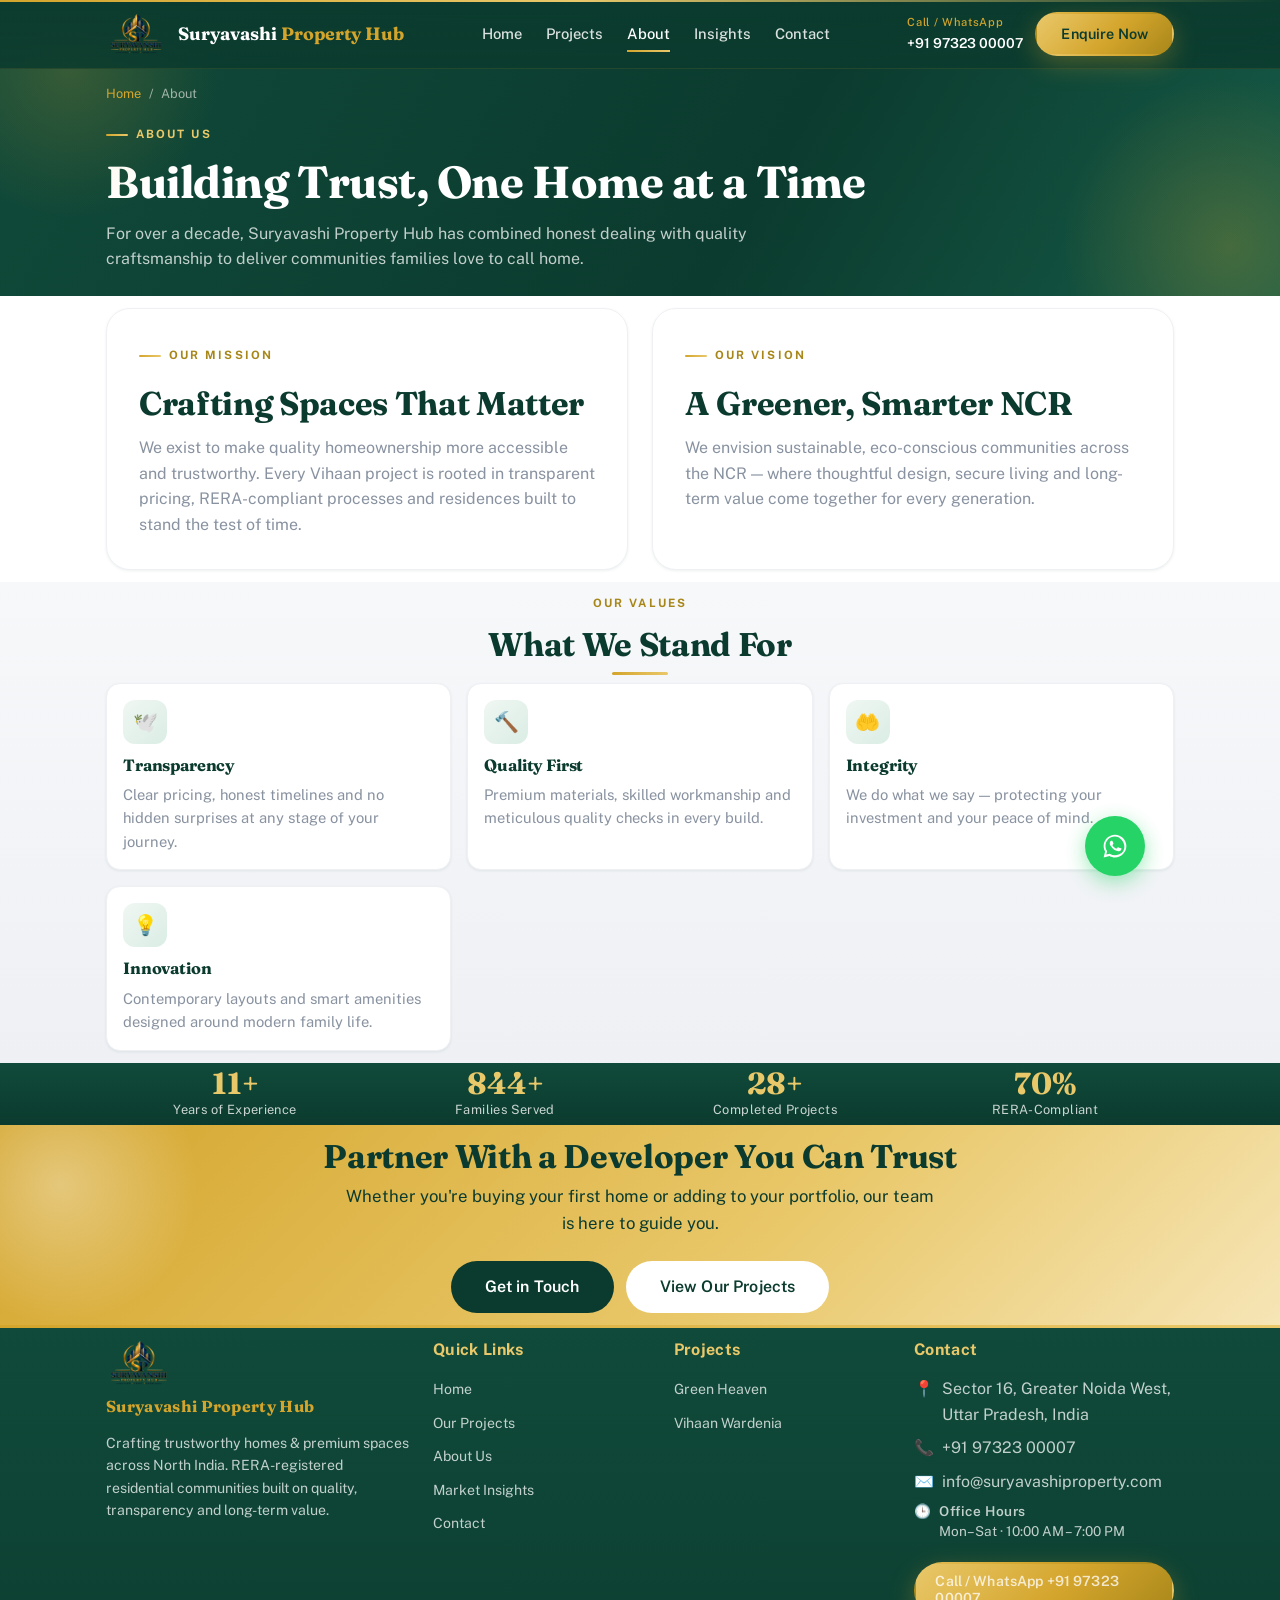
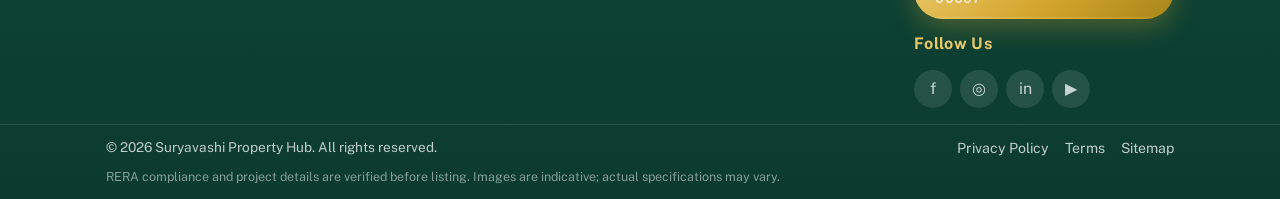
==== commit 04cc45d9: "Prevent blank page when main.js fails: gate reveal/hide CSS on js-reveal class (v=30)" ====
--- a/about/index.html
+++ b/about/index.html
@@ -9,15 +9,15 @@
   <link rel="preconnect" href="https://fonts.googleapis.com">
   <link rel="preconnect" href="https://fonts.gstatic.com" crossorigin>
   <link href="https://fonts.googleapis.com/css2?family=Fraunces:opsz,wght@9..144,500;9..144,600;9..144,700&family=Public+Sans:wght@400;500;600;700;800&display=swap" rel="stylesheet">
-  <link rel="stylesheet" href="../css/style.css?v=29">
-  <link rel="icon" type="image/png" href="../images/vihaan-logo.png?v=29">
+  <link rel="stylesheet" href="../css/style.css?v=30">
+  <link rel="icon" type="image/png" href="../images/vihaan-logo.png?v=30">
 </head>
 <body>
 
   <header class="nav" id="nav">
     <div class="container nav-inner">
       <a href="../" class="nav-logo">
-        <img src="../images/vihaan-logo.png?v=29" alt="Suryavashi Property Hub logo">
+        <img src="../images/vihaan-logo.png?v=30" alt="Suryavashi Property Hub logo">
         <span class="logo-text">Suryavashi <span>Property Hub</span></span>
       </a>
       <nav class="nav-links">
@@ -130,7 +130,7 @@
   <footer class="footer">
     <div class="container footer-grid">
       <div class="footer-about">
-        <div class="footer-logo"><img src="../images/vihaan-logo.png?v=29" alt="Suryavashi Property Hub logo"></div>
+        <div class="footer-logo"><img src="../images/vihaan-logo.png?v=30" alt="Suryavashi Property Hub logo"></div>
         <h4 style="color:var(--gold); font-family:var(--font-serif);">Suryavashi Property Hub</h4>
         <p>Crafting trustworthy homes &amp; premium spaces across North India. RERA-registered residential communities built on quality, transparency and long-term value.</p>
       </div>
@@ -182,7 +182,7 @@
     </div>
   </footer>
 
-  <script src="../js/data.js?v=29"></script>
-  <script src="../js/main.js?v=29"></script>
+  <script src="../js/data.js?v=30"></script>
+  <script src="../js/main.js?v=30"></script>
 </body>
 </html>
--- a/css/style.css
+++ b/css/style.css
@@ -226,10 +226,10 @@
 
 /* CDANA-style masked word reveal for the hero headline */
 .hero h1 .w { display: inline-block; overflow: hidden; vertical-align: top; padding-bottom: 0.12em; margin-bottom: -0.12em; margin-right: 0.22em; }
-.js .hero h1 .wi { display: inline-block; transform: translateY(115%); }
-.js .hero-content.hero-in h1 .wi { animation: heroWordUp 0.7s cubic-bezier(0.22, 1, 0.36, 1) both; }
+.js.js-reveal .hero h1 .wi { display: inline-block; transform: translateY(115%); }
+.js.js-reveal .hero-content.hero-in h1 .wi { animation: heroWordUp 0.7s cubic-bezier(0.22, 1, 0.36, 1) both; }
 @keyframes heroWordUp { to { transform: none; } }
-@media (prefers-reduced-motion: reduce) { .js .hero h1 .wi { transform: none; animation: none; } }
+@media (prefers-reduced-motion: reduce) { .js.js-reveal .hero h1 .wi { transform: none; animation: none; } }
 .hero p { color: rgba(255,255,255,0.88); font-size: 1rem; max-width: 520px; margin-bottom: var(--sp-3); }
 .hero-badges { display: flex; flex-wrap: wrap; gap: var(--sp-2); margin-bottom: var(--sp-3); }
 .hero-badge {
@@ -605,19 +605,19 @@
 
 /* ============================ REVEAL ============================ */
 /* Gated behind .js on <html>: if JS fails or is disabled, content stays visible. */
-.js .reveal { opacity: 0; transform: translateY(18px); transition: opacity 0.85s cubic-bezier(0.22, 1, 0.36, 1), transform 0.85s cubic-bezier(0.22, 1, 0.36, 1); }
+.js.js-reveal .reveal { opacity: 0; transform: translateY(18px); transition: opacity 0.85s cubic-bezier(0.22, 1, 0.36, 1), transform 0.85s cubic-bezier(0.22, 1, 0.36, 1); }
 .js .reveal.revealed { opacity: 1; transform: none; }
-@media (prefers-reduced-motion: reduce) { .js .reveal { opacity: 1; transform: none; } }
+@media (prefers-reduced-motion: reduce) { .js.js-reveal .reveal { opacity: 1; transform: none; } }
 
 /* Staggered card reveals for a smooth cascade */
 .proj-grid .reveal:nth-child(2), .blog-grid .reveal:nth-child(2), .feature-grid .reveal:nth-child(2), .value-grid .reveal:nth-child(2), .amenity-grid .reveal:nth-child(2) { transition-delay: 90ms; }
 .proj-grid .reveal:nth-child(3), .blog-grid .reveal:nth-child(3), .feature-grid .reveal:nth-child(3), .value-grid .reveal:nth-child(3), .amenity-grid .reveal:nth-child(3) { transition-delay: 180ms; }
 
 /* Hero entrance animation */
-.js .hero-content { opacity: 0; transform: translateY(24px); }
-.js .hero-content.hero-in { animation: heroIn 0.9s cubic-bezier(0.22, 1, 0.36, 1) 0.1s forwards; }
+.js.js-reveal .hero-content { opacity: 0; transform: translateY(24px); }
+.js.js-reveal .hero-content.hero-in { animation: heroIn 0.9s cubic-bezier(0.22, 1, 0.36, 1) 0.1s forwards; }
 @keyframes heroIn { to { opacity: 1; transform: none; } }
-@media (prefers-reduced-motion: reduce) { .js .hero-content { opacity: 1; transform: none; } }
+@media (prefers-reduced-motion: reduce) { .js.js-reveal .hero-content { opacity: 1; transform: none; } }
 
 /* Cinematic hero cascade: elements rise in one after another (headline uses word reveal) */
 .js .hero-content.hero-in .eyebrow,
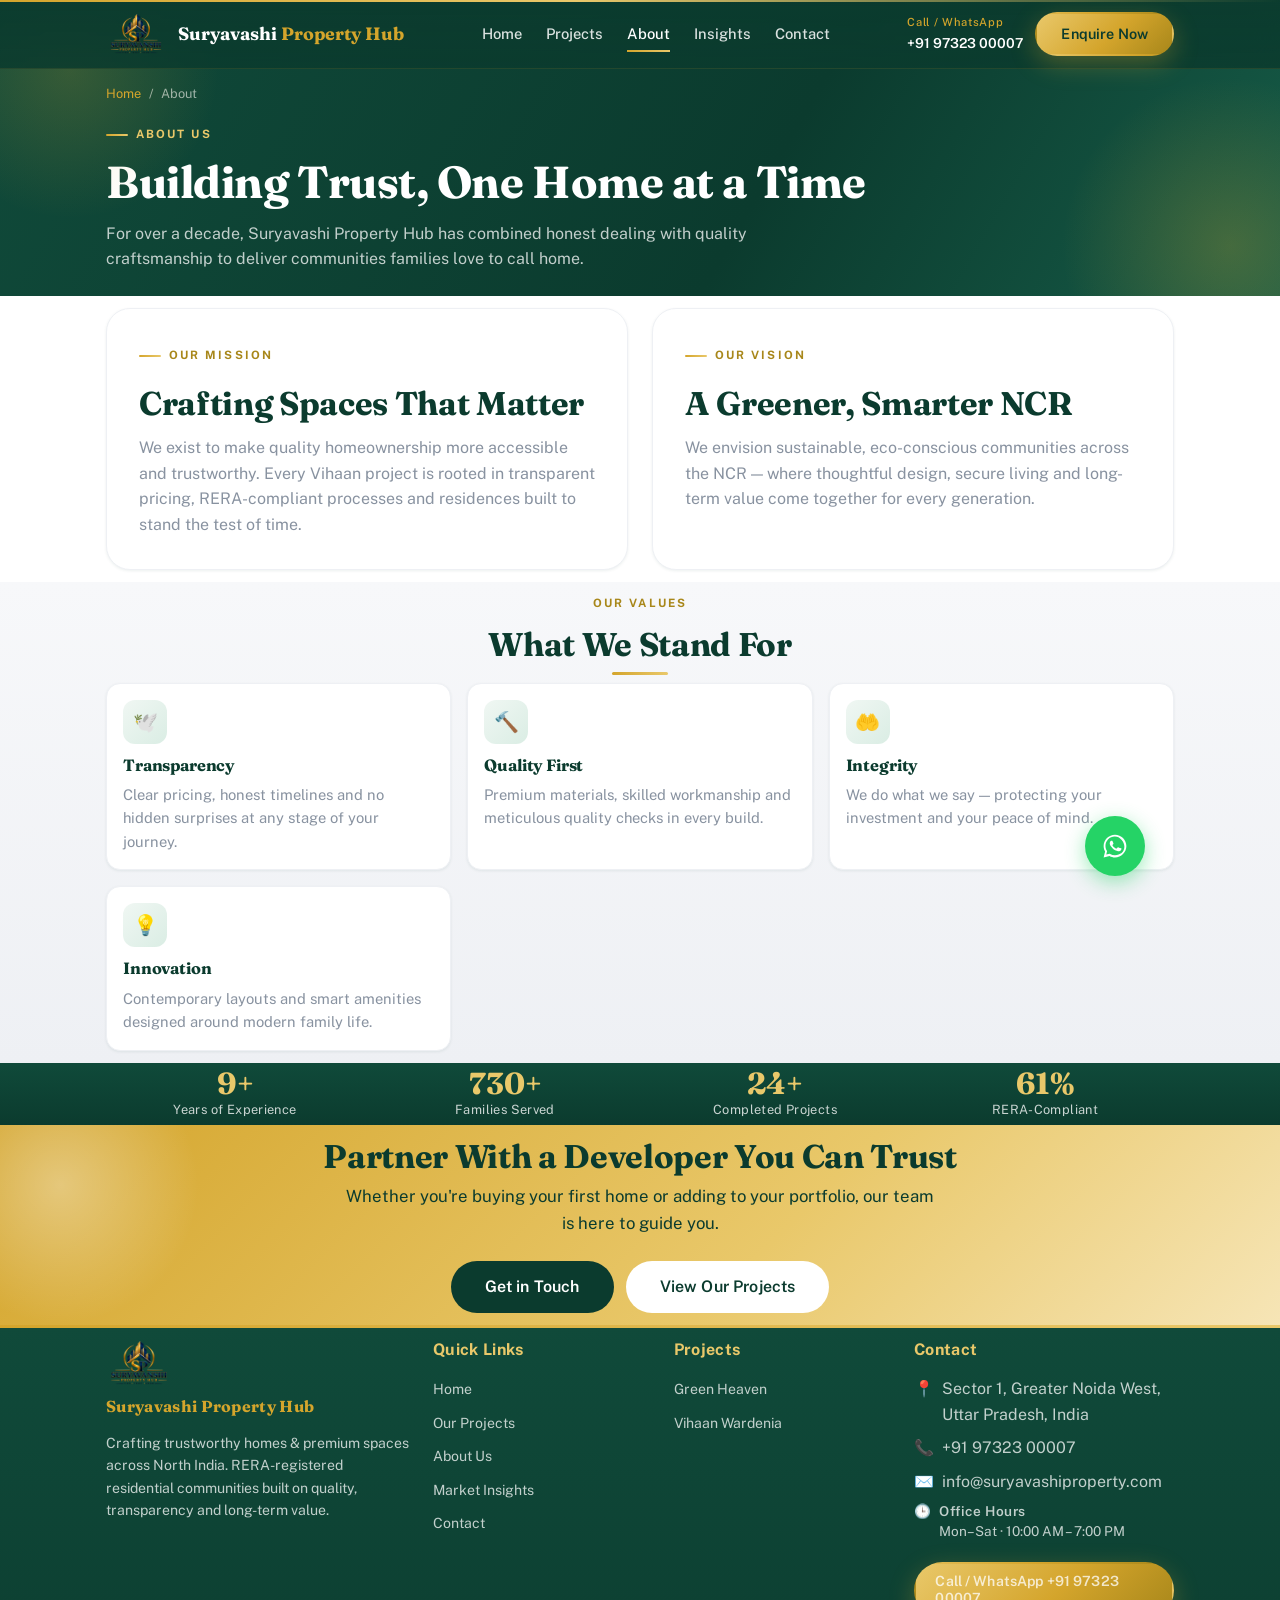
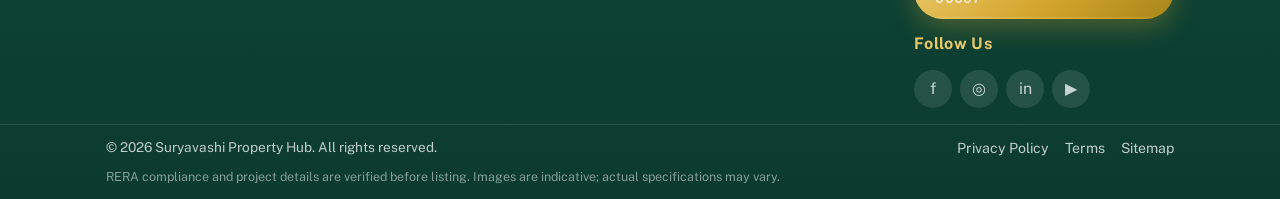
==== commit ab6998fd: "Update Green Heaven location to Sector 1 across all pages" ====
--- a/about/index.html
+++ b/about/index.html
@@ -154,7 +154,7 @@
       <div>
         <h4>Contact</h4>
         <ul class="footer-contact">
-          <li><span class="ic">📍</span> <span>Sector 16, Greater Noida West, Uttar Pradesh, India</span></li>
+          <li><span class="ic">📍</span> <span>Sector 1, Greater Noida West, Uttar Pradesh, India</span></li>
           <li><span class="ic">📞</span> <span>+91 97323 00007</span></li>
           <li><span class="ic">✉️</span> <span>info@suryavashiproperty.com</span></li>
           <li class="footer-hours"><span class="ic">🕒</span> <span><strong>Office Hours</strong>Mon–Sat · 10:00 AM – 7:00 PM</span></li>
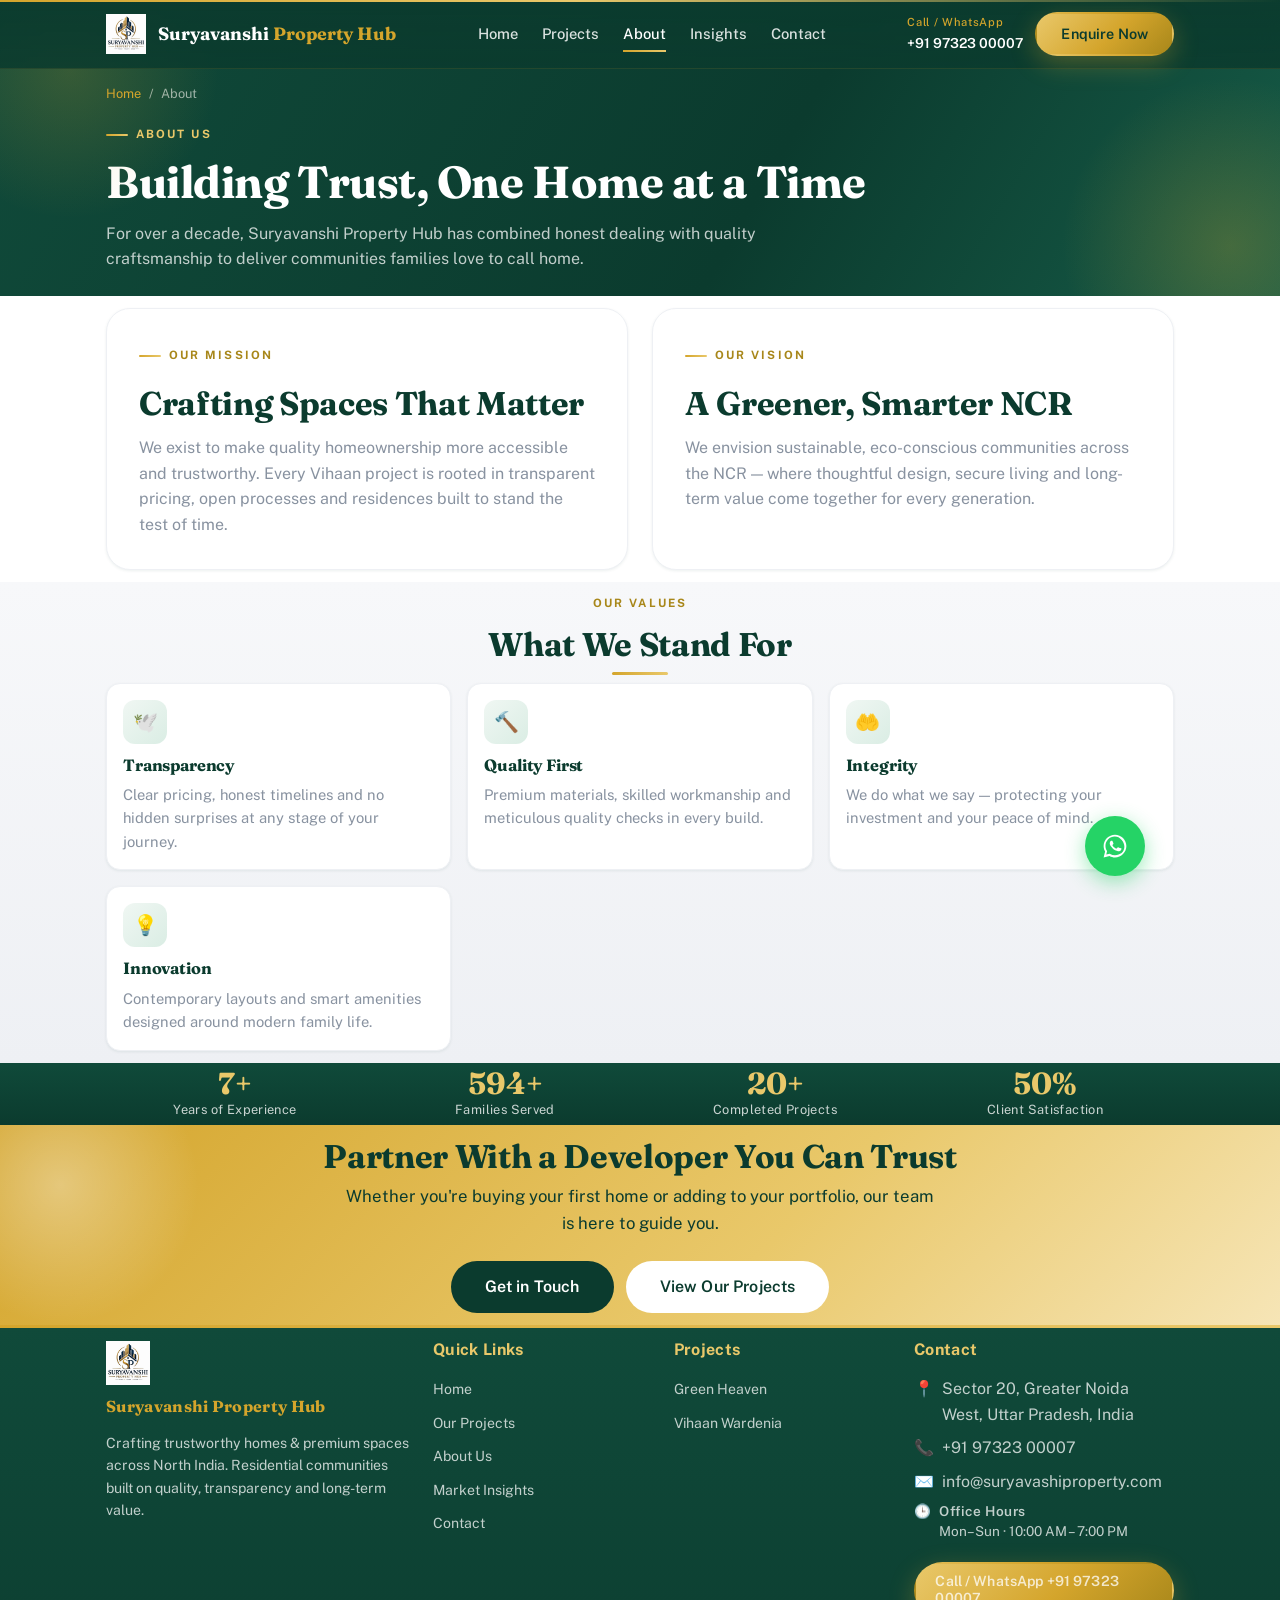
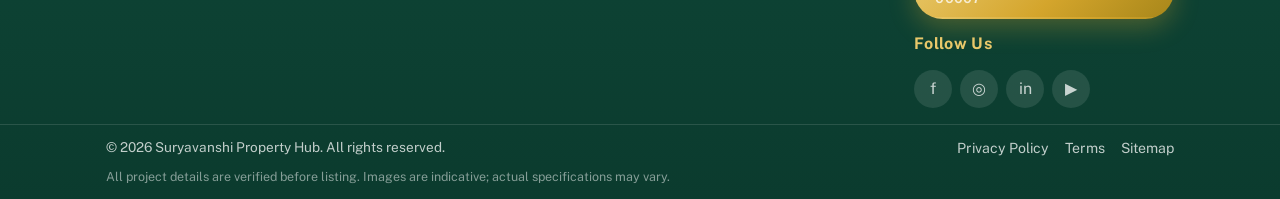
==== commit 2feac180: "Update Sector 1→20 site-wide, Vihaan Wardenia to New Launch, add suryavanshi logo, misc cleanup" ====
--- a/about/index.html
+++ b/about/index.html
@@ -4,21 +4,21 @@
   <script>document.documentElement.classList.add("js");</script>
   <meta charset="UTF-8">
   <meta name="viewport" content="width=device-width, initial-scale=1.0">
-  <title>About Suryavashi Property Hub — Trusted Real Estate Developer in NCR</title>
-  <meta name="description" content="Learn about Suryavashi Property Hub, a buyer-first real estate developer crafting RERA-registered residential and commercial communities across Greater Noida West and NCR.">
+  <title>About Suryavanshi Property Hub — Trusted Real Estate Developer in NCR</title>
+  <meta name="description" content="Learn about Suryavanshi Property Hub, a buyer-first real estate developer crafting residential and commercial communities across Greater Noida West and NCR.">
   <link rel="preconnect" href="https://fonts.googleapis.com">
   <link rel="preconnect" href="https://fonts.gstatic.com" crossorigin>
   <link href="https://fonts.googleapis.com/css2?family=Fraunces:opsz,wght@9..144,500;9..144,600;9..144,700&family=Public+Sans:wght@400;500;600;700;800&display=swap" rel="stylesheet">
-  <link rel="stylesheet" href="../css/style.css?v=30">
-  <link rel="icon" type="image/png" href="../images/vihaan-logo.png?v=30">
+  <link rel="stylesheet" href="../css/style.css?v=32">
+  <link rel="icon" type="image/png" href="../images/suryavanshi-logo.png?v=32">
 </head>
 <body>
 
   <header class="nav" id="nav">
     <div class="container nav-inner">
       <a href="../" class="nav-logo">
-        <img src="../images/vihaan-logo.png?v=30" alt="Suryavashi Property Hub logo">
-        <span class="logo-text">Suryavashi <span>Property Hub</span></span>
+        <img src="../images/suryavanshi-logo.png?v=32" alt="Suryavanshi Property Hub logo">
+        <span class="logo-text">Suryavanshi <span>Property Hub</span></span>
       </a>
       <nav class="nav-links">
         <a href="../">Home</a>
@@ -49,7 +49,7 @@
       <div class="crumbs"><a href="../">Home</a> <span>/</span> <span>About</span></div>
       <span class="eyebrow">About Us</span>
       <h1>Building Trust, One Home at a Time</h1>
-      <p style="color:rgba(255,255,255,0.75); max-width:680px; margin-top:var(--sp-3);">For over a decade, Suryavashi Property Hub has combined honest dealing with quality craftsmanship to deliver communities families love to call home.</p>
+      <p style="color:rgba(255,255,255,0.75); max-width:680px; margin-top:var(--sp-3);">For over a decade, Suryavanshi Property Hub has combined honest dealing with quality craftsmanship to deliver communities families love to call home.</p>
     </div>
   </section>
 
@@ -60,7 +60,7 @@
         <div class="about-block reveal">
           <span class="eyebrow">Our Mission</span>
           <h2>Crafting Spaces That Matter</h2>
-          <p>We exist to make quality homeownership more accessible and trustworthy. Every Vihaan project is rooted in transparent pricing, RERA-compliant processes and residences built to stand the test of time.</p>
+          <p>We exist to make quality homeownership more accessible and trustworthy. Every Vihaan project is rooted in transparent pricing, open processes and residences built to stand the test of time.</p>
         </div>
         <div class="about-block reveal">
           <span class="eyebrow">Our Vision</span>
@@ -110,7 +110,7 @@
         <div><div class="stat-num" data-count="15" data-suffix="+">0</div><div class="stat-label">Years of Experience</div></div>
         <div><div class="stat-num" data-count="1200" data-suffix="+">0</div><div class="stat-label">Families Served</div></div>
         <div><div class="stat-num" data-count="40" data-suffix="+">0</div><div class="stat-label">Completed Projects</div></div>
-        <div><div class="stat-num" data-count="100" data-suffix="%">0</div><div class="stat-label">RERA-Compliant</div></div>
+        <div><div class="stat-num" data-count="100" data-suffix="%">0</div><div class="stat-label">Client Satisfaction</div></div>
       </div>
     </div>
   </section>
@@ -130,9 +130,9 @@
   <footer class="footer">
     <div class="container footer-grid">
       <div class="footer-about">
-        <div class="footer-logo"><img src="../images/vihaan-logo.png?v=30" alt="Suryavashi Property Hub logo"></div>
-        <h4 style="color:var(--gold); font-family:var(--font-serif);">Suryavashi Property Hub</h4>
-        <p>Crafting trustworthy homes &amp; premium spaces across North India. RERA-registered residential communities built on quality, transparency and long-term value.</p>
+        <div class="footer-logo"><img src="../images/suryavanshi-logo.png?v=32" alt="Suryavanshi Property Hub logo"></div>
+        <h4 style="color:var(--gold); font-family:var(--font-serif);">Suryavanshi Property Hub</h4>
+        <p>Crafting trustworthy homes &amp; premium spaces across North India. Residential communities built on quality, transparency and long-term value.</p>
       </div>
       <div>
         <h4>Quick Links</h4>
@@ -154,10 +154,10 @@
       <div>
         <h4>Contact</h4>
         <ul class="footer-contact">
-          <li><span class="ic">📍</span> <span>Sector 1, Greater Noida West, Uttar Pradesh, India</span></li>
+          <li><span class="ic">📍</span> <span>Sector 20, Greater Noida West, Uttar Pradesh, India</span></li>
           <li><span class="ic">📞</span> <span>+91 97323 00007</span></li>
           <li><span class="ic">✉️</span> <span>info@suryavashiproperty.com</span></li>
-          <li class="footer-hours"><span class="ic">🕒</span> <span><strong>Office Hours</strong>Mon–Sat · 10:00 AM – 7:00 PM</span></li>
+          <li class="footer-hours"><span class="ic">🕒</span> <span><strong>Office Hours</strong>Mon–Sun · 10:00 AM – 7:00 PM</span></li>
         </ul>
         <a class="btn btn-gold ft-call" href="tel:+919732300007">Call / WhatsApp +91 97323 00007</a>
         <h4 class="footer-follow">Follow Us</h4>
@@ -171,18 +171,18 @@
     </div>
     <div class="footer-bottom">
       <div class="container footer-bottom-inner">
-        <span>© 2026 Suryavashi Property Hub. All rights reserved.</span>
+        <span>© 2026 Suryavanshi Property Hub. All rights reserved.</span>
         <div class="footer-bottom-links">
           <a href="#">Privacy Policy</a>
           <a href="#">Terms</a>
           <a href="#">Sitemap</a>
         </div>
       </div>
-      <div class="container footer-rera">RERA compliance and project details are verified before listing. Images are indicative; actual specifications may vary.</div>
+      <div class="container footer-note">All project details are verified before listing. Images are indicative; actual specifications may vary.</div>
     </div>
   </footer>
 
-  <script src="../js/data.js?v=30"></script>
-  <script src="../js/main.js?v=30"></script>
+  <script src="../js/data.js?v=32"></script>
+  <script src="../js/main.js?v=32"></script>
 </body>
 </html>
--- a/css/style.css
+++ b/css/style.css
@@ -470,7 +470,7 @@
 .footer-bottom { border-top: 1px solid rgba(255,255,255,0.12); padding-block: var(--sp-3); }
 .footer-bottom-inner { display: flex; justify-content: space-between; align-items: center; gap: var(--sp-3); flex-wrap: wrap; font-size: 0.85rem; }
 .footer-bottom-links { display: flex; gap: var(--sp-4); }
-.footer-rera { margin-top: var(--sp-2); font-size: 0.78rem; color: rgba(255,255,255,0.5); }
+.footer-note { margin-top: var(--sp-2); font-size: 0.78rem; color: rgba(255,255,255,0.5); }
 .footer-hours { font-size: 0.85rem; line-height: 1.45; }
 .footer-hours strong { display: block; font-weight: 600; letter-spacing: 0.04em; }
 .ft-call { margin-top: var(--sp-3); padding: 0.6rem 1.2rem; font-size: 0.85rem; color: var(--navy); }
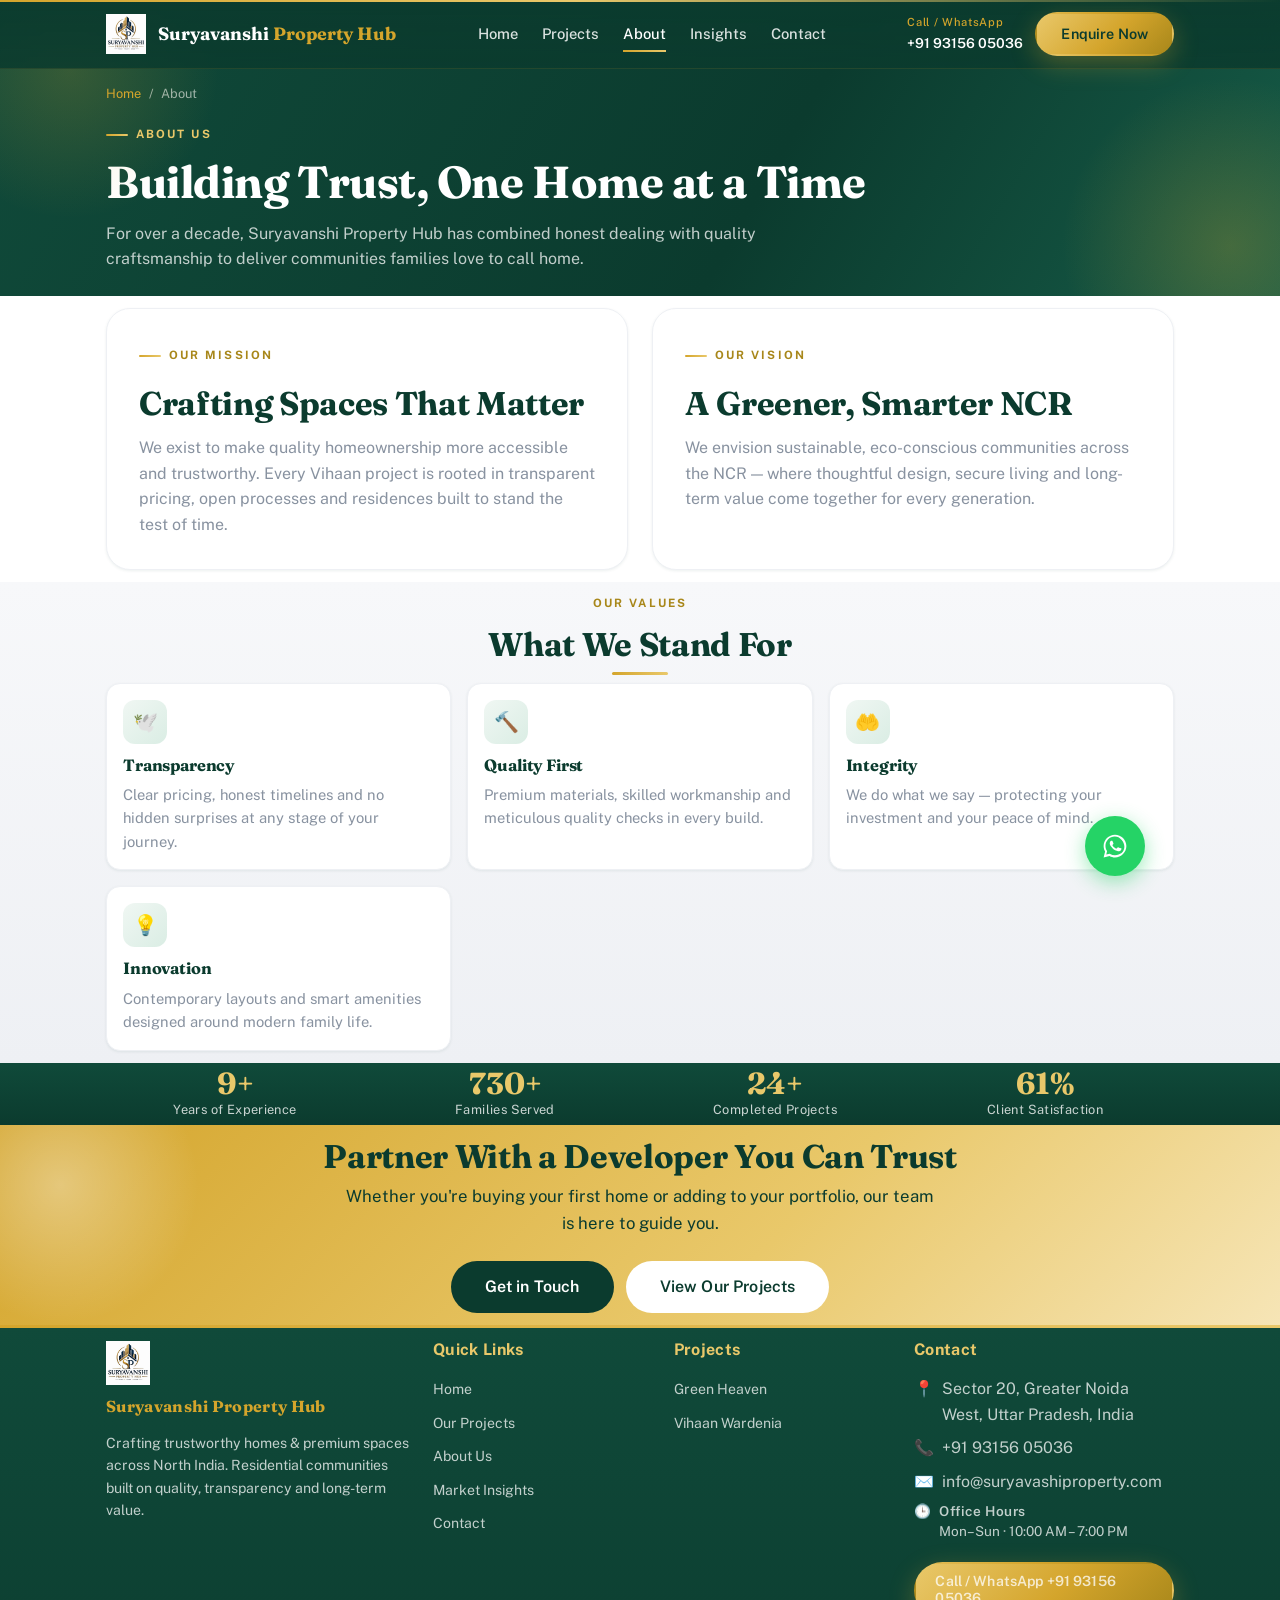
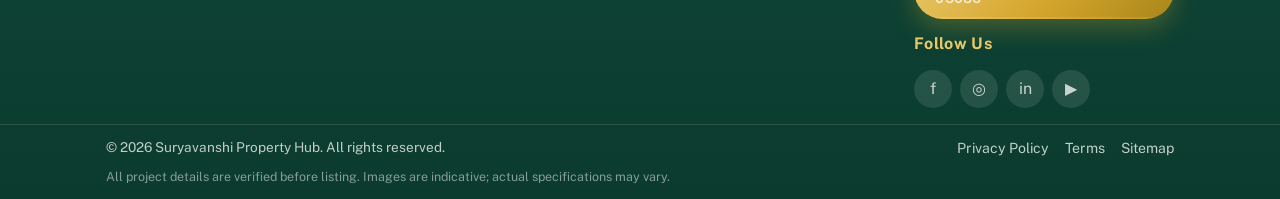
==== commit e6c82e8b: "Update phone number to +91 93156 05036 across all pages (v=33)" ====
--- a/about/index.html
+++ b/about/index.html
@@ -9,15 +9,15 @@
   <link rel="preconnect" href="https://fonts.googleapis.com">
   <link rel="preconnect" href="https://fonts.gstatic.com" crossorigin>
   <link href="https://fonts.googleapis.com/css2?family=Fraunces:opsz,wght@9..144,500;9..144,600;9..144,700&family=Public+Sans:wght@400;500;600;700;800&display=swap" rel="stylesheet">
-  <link rel="stylesheet" href="../css/style.css?v=32">
-  <link rel="icon" type="image/png" href="../images/suryavanshi-logo.png?v=32">
+  <link rel="stylesheet" href="../css/style.css?v=33">
+  <link rel="icon" type="image/png" href="../images/suryavanshi-logo.png?v=33">
 </head>
 <body>
 
   <header class="nav" id="nav">
     <div class="container nav-inner">
       <a href="../" class="nav-logo">
-        <img src="../images/suryavanshi-logo.png?v=32" alt="Suryavanshi Property Hub logo">
+        <img src="../images/suryavanshi-logo.png?v=33" alt="Suryavanshi Property Hub logo">
         <span class="logo-text">Suryavanshi <span>Property Hub</span></span>
       </a>
       <nav class="nav-links">
@@ -28,7 +28,7 @@
         <a href="../contact/">Contact</a>
       </nav>
       <div class="nav-cta">
-        <a class="nav-tel" href="tel:+919732300007"><span>Call / WhatsApp</span>+91 97323 00007</a>
+        <a class="nav-tel" href="tel:+919315605036"><span>Call / WhatsApp</span>+91 93156 05036</a>
         <a class="btn btn-gold" href="../contact/">Enquire Now</a>
       </div>
       <button class="hamburger" aria-label="Open menu">☰</button>
@@ -130,7 +130,7 @@
   <footer class="footer">
     <div class="container footer-grid">
       <div class="footer-about">
-        <div class="footer-logo"><img src="../images/suryavanshi-logo.png?v=32" alt="Suryavanshi Property Hub logo"></div>
+        <div class="footer-logo"><img src="../images/suryavanshi-logo.png?v=33" alt="Suryavanshi Property Hub logo"></div>
         <h4 style="color:var(--gold); font-family:var(--font-serif);">Suryavanshi Property Hub</h4>
         <p>Crafting trustworthy homes &amp; premium spaces across North India. Residential communities built on quality, transparency and long-term value.</p>
       </div>
@@ -155,11 +155,11 @@
         <h4>Contact</h4>
         <ul class="footer-contact">
           <li><span class="ic">📍</span> <span>Sector 20, Greater Noida West, Uttar Pradesh, India</span></li>
-          <li><span class="ic">📞</span> <span>+91 97323 00007</span></li>
+          <li><span class="ic">📞</span> <span>+91 93156 05036</span></li>
           <li><span class="ic">✉️</span> <span>info@suryavashiproperty.com</span></li>
           <li class="footer-hours"><span class="ic">🕒</span> <span><strong>Office Hours</strong>Mon–Sun · 10:00 AM – 7:00 PM</span></li>
         </ul>
-        <a class="btn btn-gold ft-call" href="tel:+919732300007">Call / WhatsApp +91 97323 00007</a>
+        <a class="btn btn-gold ft-call" href="tel:+919315605036">Call / WhatsApp +91 93156 05036</a>
         <h4 class="footer-follow">Follow Us</h4>
         <div class="socials">
           <a href="#" aria-label="Facebook">f</a>
@@ -182,7 +182,7 @@
     </div>
   </footer>
 
-  <script src="../js/data.js?v=32"></script>
-  <script src="../js/main.js?v=32"></script>
+  <script src="../js/data.js?v=33"></script>
+  <script src="../js/main.js?v=33"></script>
 </body>
 </html>
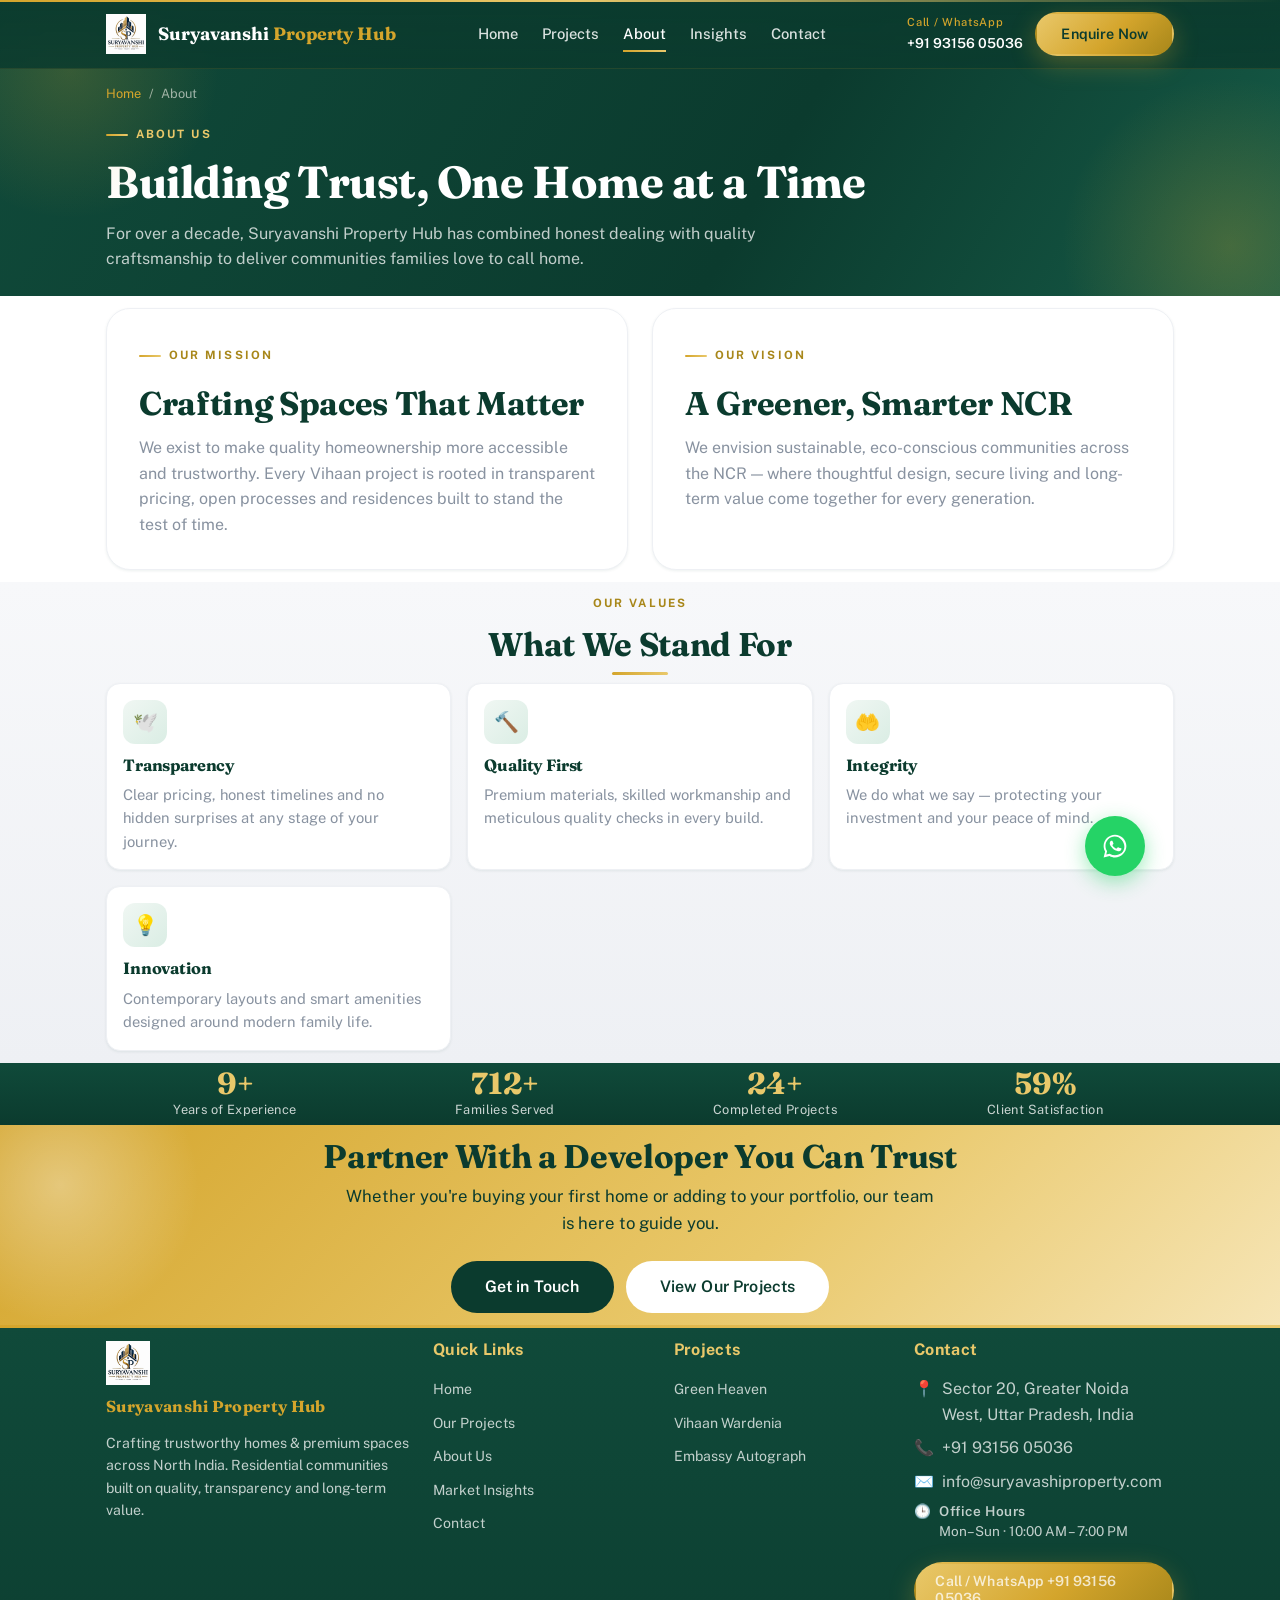
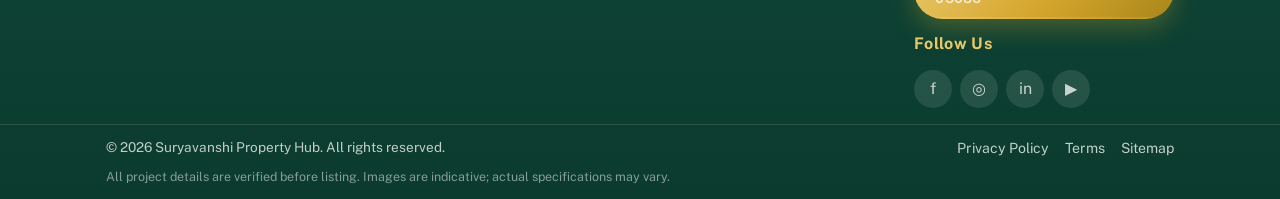
==== commit bfd1e02b: "Add Embassy Autograph project page with gallery, video and enquiry form (v=34)" ====
--- a/about/index.html
+++ b/about/index.html
@@ -9,15 +9,15 @@
   <link rel="preconnect" href="https://fonts.googleapis.com">
   <link rel="preconnect" href="https://fonts.gstatic.com" crossorigin>
   <link href="https://fonts.googleapis.com/css2?family=Fraunces:opsz,wght@9..144,500;9..144,600;9..144,700&family=Public+Sans:wght@400;500;600;700;800&display=swap" rel="stylesheet">
-  <link rel="stylesheet" href="../css/style.css?v=33">
-  <link rel="icon" type="image/png" href="../images/suryavanshi-logo.png?v=33">
+  <link rel="stylesheet" href="../css/style.css?v=34">
+  <link rel="icon" type="image/png" href="../images/suryavanshi-logo.png?v=34">
 </head>
 <body>
 
   <header class="nav" id="nav">
     <div class="container nav-inner">
       <a href="../" class="nav-logo">
-        <img src="../images/suryavanshi-logo.png?v=33" alt="Suryavanshi Property Hub logo">
+        <img src="../images/suryavanshi-logo.png?v=34" alt="Suryavanshi Property Hub logo">
         <span class="logo-text">Suryavanshi <span>Property Hub</span></span>
       </a>
       <nav class="nav-links">
@@ -130,7 +130,7 @@
   <footer class="footer">
     <div class="container footer-grid">
       <div class="footer-about">
-        <div class="footer-logo"><img src="../images/suryavanshi-logo.png?v=33" alt="Suryavanshi Property Hub logo"></div>
+        <div class="footer-logo"><img src="../images/suryavanshi-logo.png?v=34" alt="Suryavanshi Property Hub logo"></div>
         <h4 style="color:var(--gold); font-family:var(--font-serif);">Suryavanshi Property Hub</h4>
         <p>Crafting trustworthy homes &amp; premium spaces across North India. Residential communities built on quality, transparency and long-term value.</p>
       </div>
@@ -149,6 +149,7 @@
         <ul>
           <li><a href="../project-detail/?id=green-heaven">Green Heaven</a></li>
           <li><a href="../project-detail/?id=vihaan-wardenia">Vihaan Wardenia</a></li>
+          <li><a href="../embassy-autograph/">Embassy Autograph</a></li>
         </ul>
       </div>
       <div>
@@ -182,7 +183,7 @@
     </div>
   </footer>
 
-  <script src="../js/data.js?v=33"></script>
-  <script src="../js/main.js?v=33"></script>
+  <script src="../js/data.js?v=34"></script>
+  <script src="../js/main.js?v=34"></script>
 </body>
 </html>
--- a/css/style.css
+++ b/css/style.css
@@ -725,6 +725,9 @@
 .text-center { text-align: center; }
 .mt-1 { margin-top: var(--sp-3); } .mt-2 { margin-top: var(--sp-4); } .mt-3 { margin-top: var(--sp-5); }
 .bg-grey { background: linear-gradient(180deg, var(--grey-50) 0%, var(--grey-100) 100%); }
+
+/* Optional tagline shown on project cards that define one (e.g. Embassy Autograph) */
+.proj-tagline { font-family: var(--font-serif); font-size: 0.92rem; font-style: italic; color: var(--gold); margin: -4px 0 8px; }
 
 /* ============================ RESPONSIVE ============================ */
 @media (max-width: 1024px) {
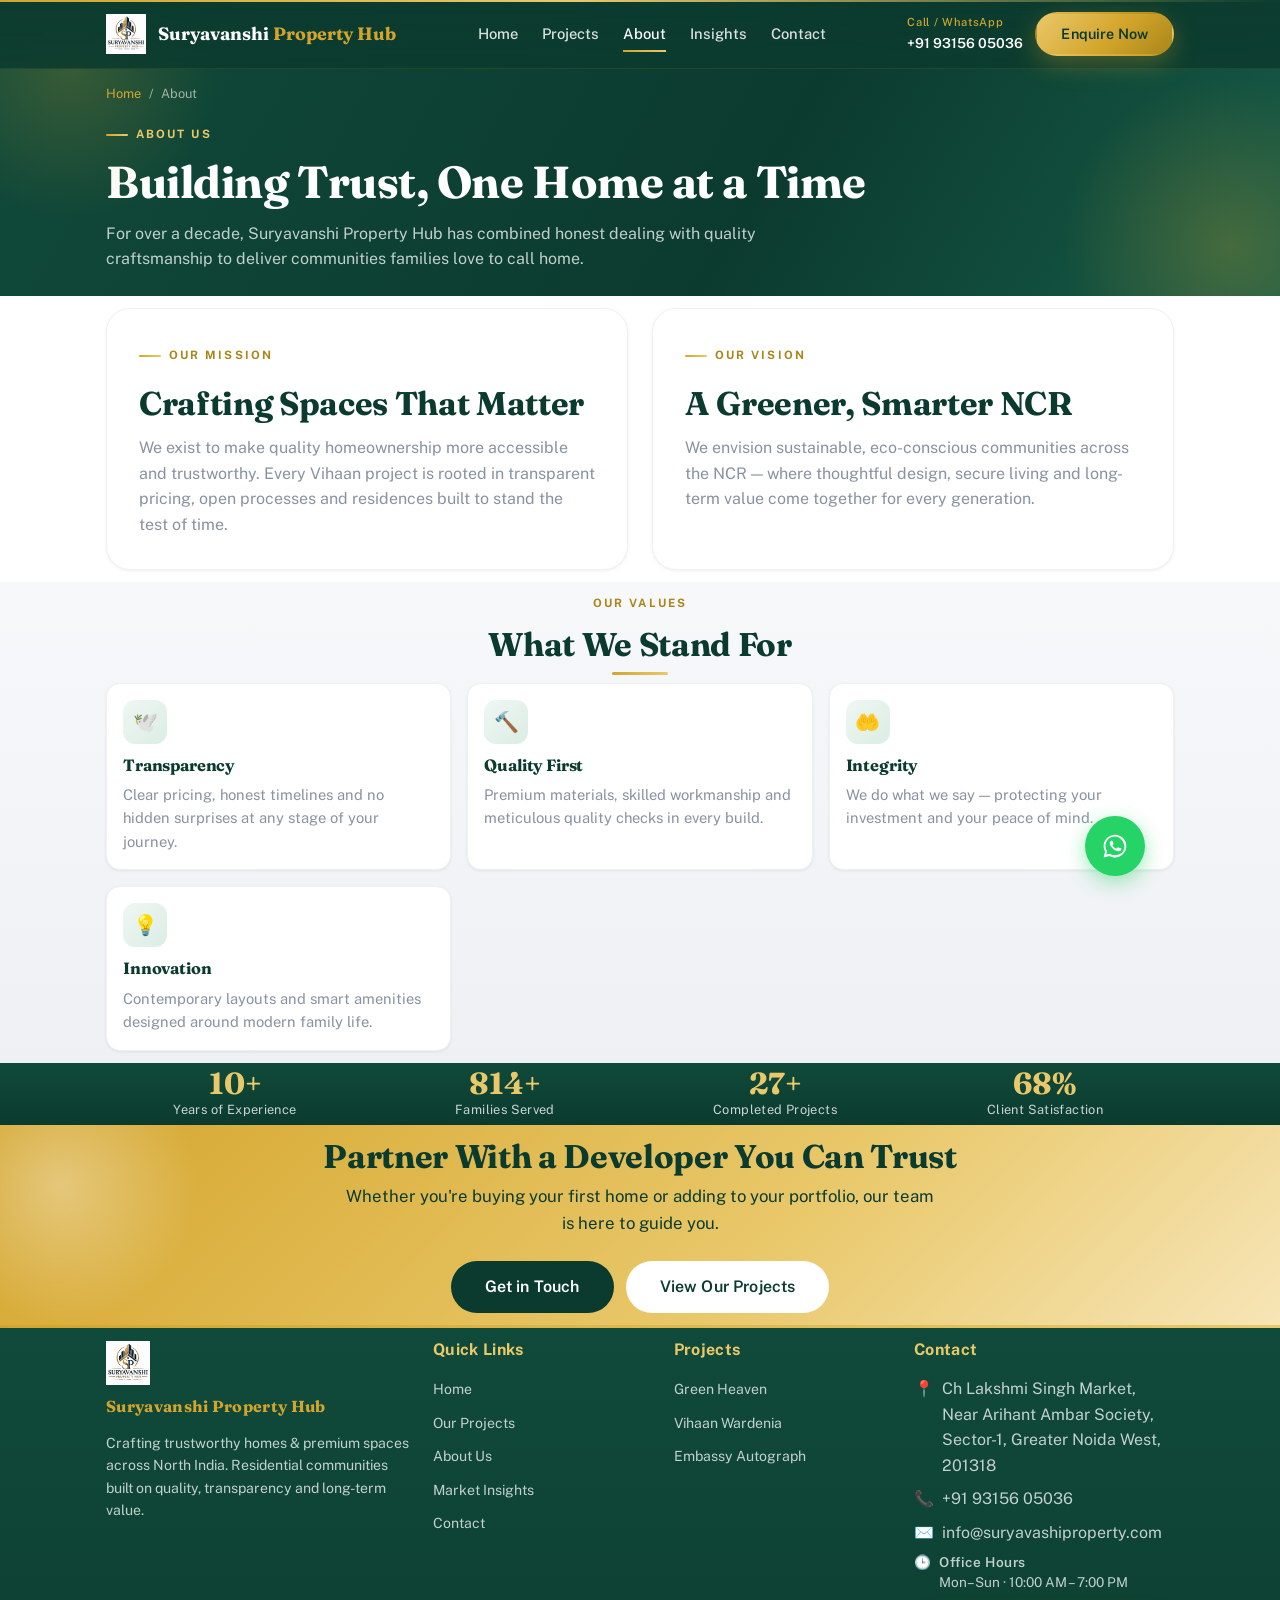
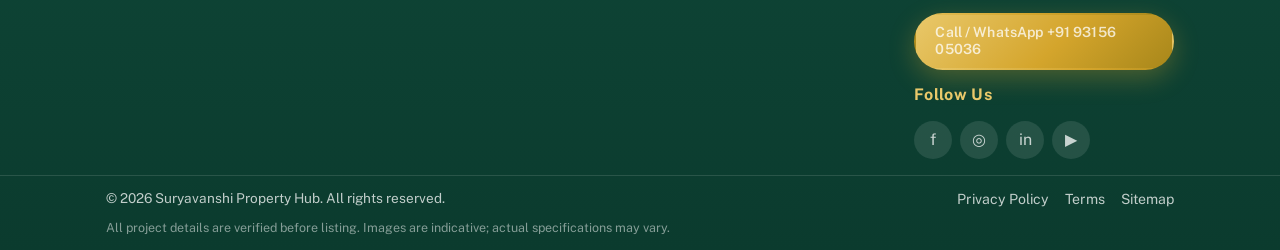
==== commit f016e80b: "Update office address to Ch Lakshmi Singh Market, Sector-1, Greater Noida West (201318) site-wide" ====
--- a/about/index.html
+++ b/about/index.html
@@ -155,7 +155,7 @@
       <div>
         <h4>Contact</h4>
         <ul class="footer-contact">
-          <li><span class="ic">📍</span> <span>Sector 20, Greater Noida West, Uttar Pradesh, India</span></li>
+          <li><span class="ic">📍</span> <span>Ch Lakshmi Singh Market, Near Arihant Ambar Society, Sector-1, Greater Noida West, 201318</span></li>
           <li><span class="ic">📞</span> <span>+91 93156 05036</span></li>
           <li><span class="ic">✉️</span> <span>info@suryavashiproperty.com</span></li>
           <li class="footer-hours"><span class="ic">🕒</span> <span><strong>Office Hours</strong>Mon–Sun · 10:00 AM – 7:00 PM</span></li>
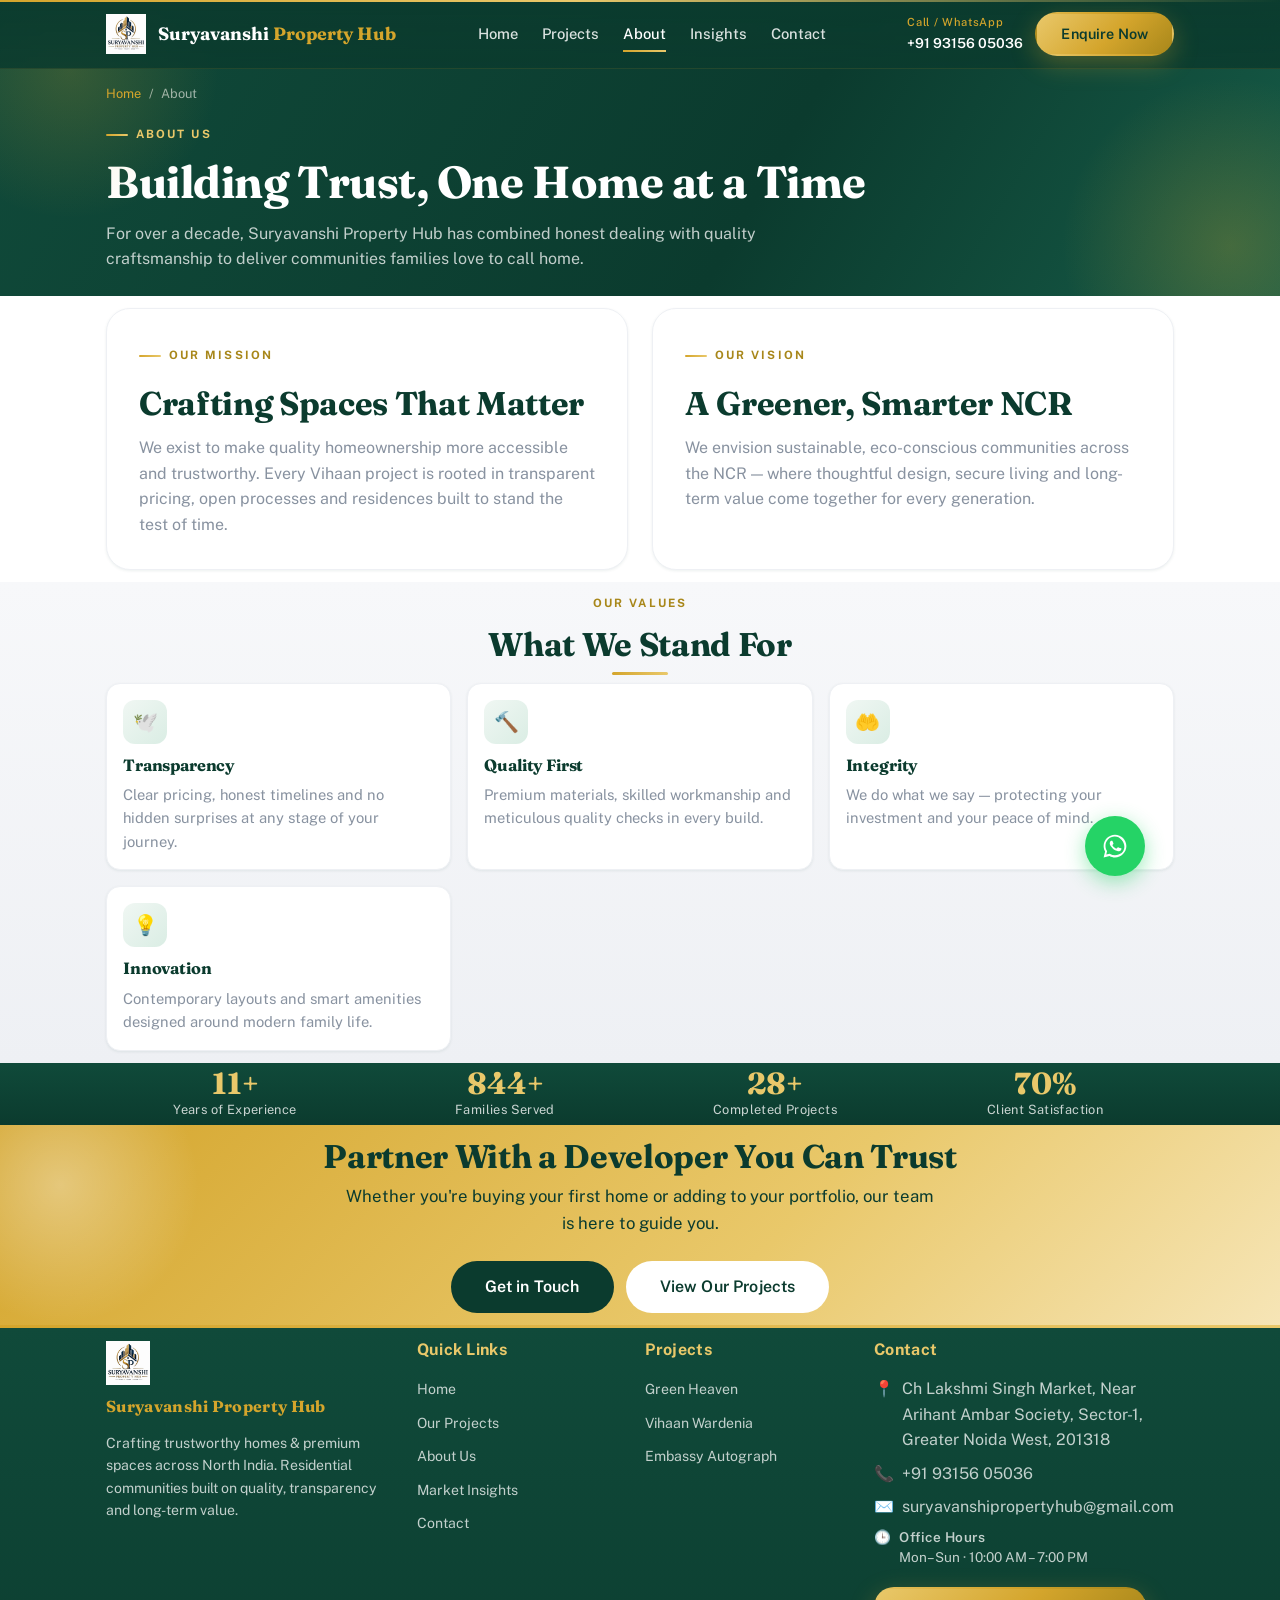
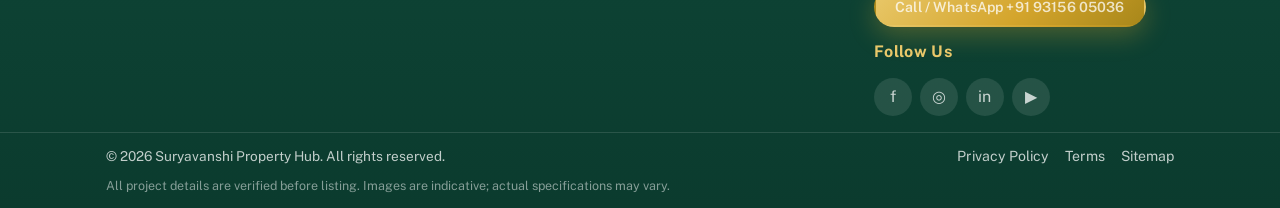
==== commit e5fa7f8b: "Replace contact email with suryavanshipropertyhub@gmail.com site-wide" ====
--- a/about/index.html
+++ b/about/index.html
@@ -157,7 +157,7 @@
         <ul class="footer-contact">
           <li><span class="ic">📍</span> <span>Ch Lakshmi Singh Market, Near Arihant Ambar Society, Sector-1, Greater Noida West, 201318</span></li>
           <li><span class="ic">📞</span> <span>+91 93156 05036</span></li>
-          <li><span class="ic">✉️</span> <span>info@suryavashiproperty.com</span></li>
+          <li><span class="ic">✉️</span> <span>suryavanshipropertyhub@gmail.com</span></li>
           <li class="footer-hours"><span class="ic">🕒</span> <span><strong>Office Hours</strong>Mon–Sun · 10:00 AM – 7:00 PM</span></li>
         </ul>
         <a class="btn btn-gold ft-call" href="tel:+919315605036">Call / WhatsApp +91 93156 05036</a>
